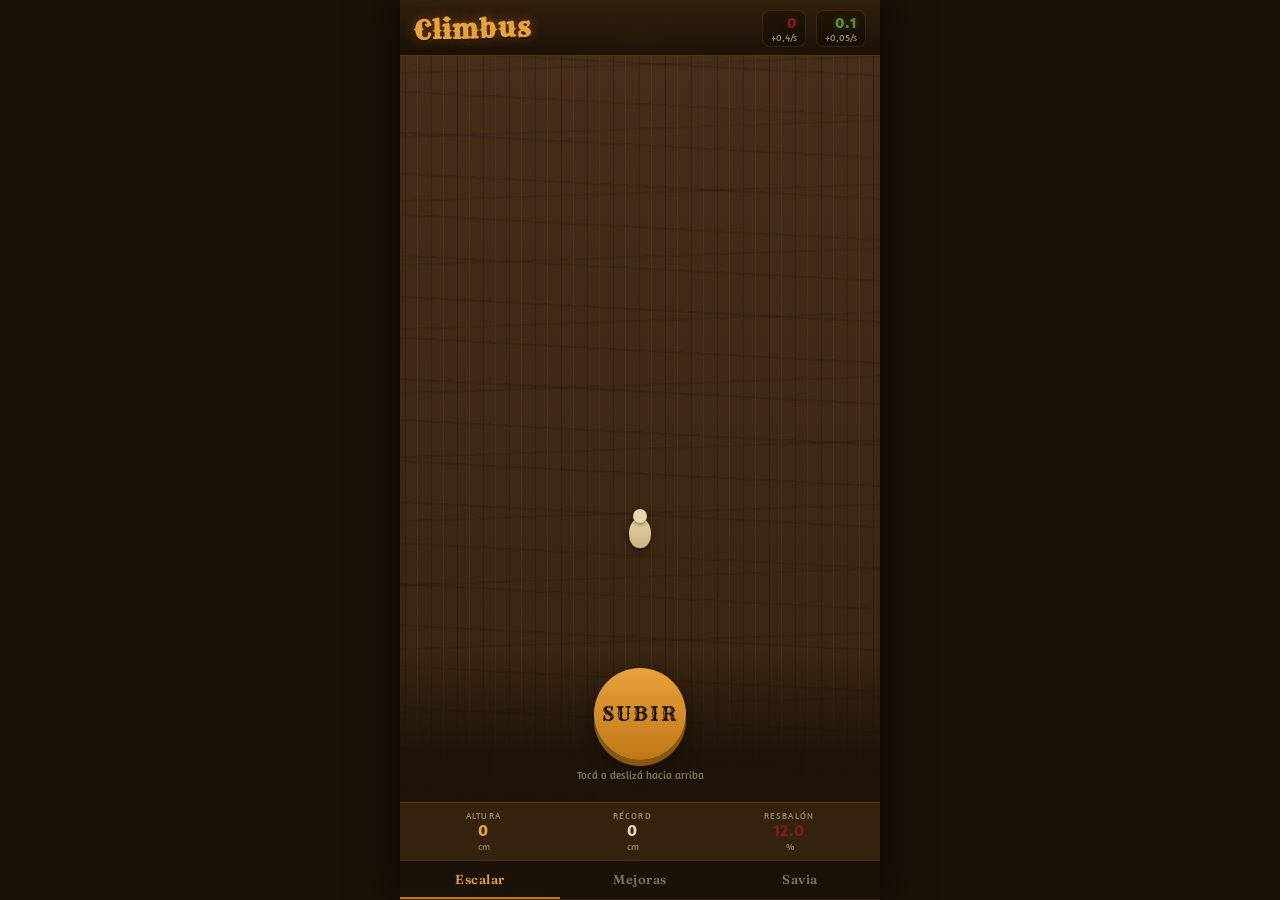
==== climbus.html @ c999742b "Add single-file climbus.html for easy mobile testing Same game as index.html/style.css/script.js, ju" ====
<!doctype html>
<html lang="es">
<head>
<meta charset="UTF-8" />
<meta name="viewport" content="width=device-width, initial-scale=1, maximum-scale=1, user-scalable=no, viewport-fit=cover" />
<meta name="theme-color" content="#1a1108" />
<title>Climbus — Alpha 0.01</title>
<link rel="preconnect" href="https://fonts.googleapis.com">
<link rel="preconnect" href="https://fonts.gstatic.com" crossorigin>
<link href="https://fonts.googleapis.com/css2?family=Rye&family=Fraunces:ital,opsz,wght@0,9..144,400;0,9..144,600;0,9..144,700;1,9..144,500&family=Amaranth:wght@400;700&display=swap" rel="stylesheet">
<style>
:root {
  --broza: #1a1108;
  --corteza: #4a2f1c;
  --corteza-dark: #35220f;
  --ambar: #c17817;
  --ambar-bright: #e8a13d;
  --hueso: #e8d5a8;
  --bermellon: #7a1f1f;
  --musgo: #5c8a3c;

  --font-logo: "Rye", serif;
  --font-display: "Fraunces", serif;
  --font-num: "Amaranth", sans-serif;

  color-scheme: dark;
}

* { box-sizing: border-box; }

html, body {
  margin: 0;
  padding: 0;
  height: 100%;
  background: var(--broza);
  color: var(--hueso);
  overflow: hidden;
  -webkit-tap-highlight-color: transparent;
  touch-action: manipulation;
}

body {
  font-family: var(--font-display);
}

.app {
  height: 100dvh;
  display: flex;
  flex-direction: column;
  max-width: 480px;
  margin: 0 auto;
  position: relative;
  background:
    radial-gradient(ellipse at 50% 0%, rgba(193,120,23,0.08), transparent 60%),
    var(--broza);
  border-left: 1px solid rgba(193,120,23,0.15);
  border-right: 1px solid rgba(193,120,23,0.15);
}

/* ---------- Topbar ---------- */

.topbar {
  flex: 0 0 auto;
  padding: 10px 14px 8px;
  display: flex;
  align-items: center;
  justify-content: space-between;
  gap: 10px;
  border-bottom: 1px solid rgba(193,120,23,0.25);
  background: linear-gradient(180deg, rgba(53,34,15,0.9), rgba(26,17,8,0.6));
  position: relative;
  z-index: 5;
}

.logo {
  font-family: var(--font-logo);
  font-size: 26px;
  letter-spacing: 1px;
  margin: 0;
  color: var(--ambar-bright);
  text-shadow: 0 0 12px rgba(193,120,23,0.5), 0 2px 0 rgba(0,0,0,0.6);
  transform: rotate(-1.5deg);
  flex: 0 0 auto;
}

.stats {
  display: flex;
  gap: 10px;
  font-family: var(--font-num);
}

.stat {
  display: flex;
  flex-direction: column;
  align-items: flex-end;
  line-height: 1.1;
  padding: 3px 8px;
  border-radius: 8px;
  background: rgba(0,0,0,0.25);
  border: 1px solid rgba(193,120,23,0.2);
}

.stat__icon {
  display: none;
}

.stat--ants .stat__value { color: var(--bermellon); text-shadow: 0 0 6px rgba(122,31,31,0.4); }
.stat--sap .stat__value { color: var(--musgo); text-shadow: 0 0 6px rgba(92,138,60,0.4); }

.stat__value {
  font-weight: 700;
  font-size: 16px;
}

.stat__rate {
  font-size: 10px;
  opacity: 0.6;
  font-weight: 400;
}

/* ---------- Stage ---------- */

.stage {
  position: relative;
  flex: 1 1 auto;
  overflow: hidden;
  background: var(--corteza);
}

.veins {
  position: absolute;
  inset: 0;
  width: 100%;
  height: 100%;
  z-index: 1;
  opacity: 0.9;
}

.veins path {
  fill: none;
  stroke: var(--ambar);
  stroke-width: 1.4;
  stroke-linecap: round;
  filter: drop-shadow(0 0 3px rgba(193,120,23,0.55));
  opacity: 0;
  animation: veinPulse 5s ease-in-out infinite;
}

@keyframes veinPulse {
  0%, 100% { opacity: 0.25; }
  50% { opacity: 0.7; }
}

.bark {
  position: absolute;
  inset: -20% -10%;
  z-index: 0;
  background-image:
    repeating-linear-gradient(90deg,
      rgba(0,0,0,0.18) 0px, rgba(0,0,0,0.18) 2px,
      transparent 2px, transparent 26px),
    repeating-linear-gradient(90deg,
      rgba(232,213,168,0.05) 0px, rgba(232,213,168,0.05) 1px,
      transparent 1px, transparent 13px),
    linear-gradient(180deg, var(--corteza) 0%, var(--corteza-dark) 100%);
  background-size: 100% 100%, 100% 100%, 100% 100%;
  will-change: transform;
}

.bark::before {
  content: "";
  position: absolute;
  inset: 0;
  background-image:
    repeating-linear-gradient(3deg, transparent 0 38px, rgba(0,0,0,0.12) 39px 41px),
    repeating-linear-gradient(-2deg, transparent 0 61px, rgba(0,0,0,0.1) 62px 64px);
  mix-blend-mode: multiply;
}

.wind {
  position: absolute;
  inset: 0;
  z-index: 2;
  pointer-events: none;
  background: linear-gradient(100deg, transparent 40%, rgba(232,213,168,0.05) 50%, transparent 60%);
  background-size: 300% 100%;
  animation: windSweep 9s linear infinite;
  opacity: 0.6;
}

@keyframes windSweep {
  0% { background-position: 200% 0; }
  100% { background-position: -100% 0; }
}

/* ---------- Ants ambient ---------- */

.ants-ambient {
  position: absolute;
  inset: 0;
  z-index: 3;
  pointer-events: none;
}

.ant-sprite {
  position: absolute;
  width: 5px;
  height: 5px;
  border-radius: 50%;
  background: var(--bermellon);
  box-shadow: -3px 0 0 var(--bermellon), 3px 0 0 var(--bermellon);
  opacity: 0.85;
  animation-timing-function: ease-in-out;
  animation-iteration-count: infinite;
}

/* ---------- Climber ---------- */

.climber {
  position: absolute;
  left: 50%;
  bottom: 34%;
  z-index: 4;
  transform: translateX(-50%);
  transition: bottom 0.18s ease-out;
}

.climber__body {
  width: 22px;
  height: 30px;
  background: linear-gradient(180deg, var(--hueso), #cbb37f);
  border-radius: 50% 50% 45% 45%;
  position: relative;
  box-shadow: 0 3px 8px rgba(0,0,0,0.5);
  animation: climberSway 2.6s ease-in-out infinite;
}

.climber__head {
  width: 14px;
  height: 14px;
  border-radius: 50%;
  background: var(--hueso);
  position: absolute;
  top: -9px;
  left: 4px;
  box-shadow: 0 2px 4px rgba(0,0,0,0.4);
}

@keyframes climberSway {
  0%, 100% { transform: rotate(-2deg); }
  50% { transform: rotate(2deg); }
}

.climber.climbing .climber__body { animation: climberBoost 0.35s ease-out; }
@keyframes climberBoost {
  0% { transform: translateY(0) scale(1); }
  40% { transform: translateY(-10px) scale(1.05); }
  100% { transform: translateY(0) scale(1); }
}

.climber.slipping .climber__body { animation: climberSlip 0.5s ease-in; }
@keyframes climberSlip {
  0% { transform: translateY(0) rotate(0); }
  30% { transform: translateY(6px) rotate(-12deg); }
  60% { transform: translateY(18px) rotate(10deg); }
  100% { transform: translateY(0) rotate(0); }
}

/* ---------- Feedback overlays ---------- */

.slip-flash {
  position: absolute;
  inset: 0;
  background: radial-gradient(ellipse at 50% 60%, rgba(122,31,31,0.55), transparent 70%);
  opacity: 0;
  z-index: 6;
  pointer-events: none;
}

.slip-flash.active {
  animation: slipFlashAnim 0.5s ease-out;
}

@keyframes slipFlashAnim {
  0% { opacity: 0.9; }
  100% { opacity: 0; }
}

.toast {
  position: absolute;
  top: 14px;
  left: 50%;
  transform: translateX(-50%) translateY(-10px);
  background: rgba(26,17,8,0.92);
  border: 1px solid var(--ambar);
  color: var(--hueso);
  padding: 6px 14px;
  border-radius: 999px;
  font-family: var(--font-num);
  font-size: 13px;
  font-weight: 700;
  opacity: 0;
  z-index: 10;
  pointer-events: none;
  white-space: nowrap;
}

.toast.show {
  animation: toastAnim 1.1s ease-out;
}

@keyframes toastAnim {
  0% { opacity: 0; transform: translateX(-50%) translateY(-10px); }
  15% { opacity: 1; transform: translateX(-50%) translateY(0); }
  80% { opacity: 1; transform: translateX(-50%) translateY(0); }
  100% { opacity: 0; transform: translateX(-50%) translateY(-6px); }
}

.stage.shake {
  animation: stageShake 0.45s ease-in-out;
}

@keyframes stageShake {
  0%, 100% { transform: translateX(0); }
  20% { transform: translateX(-6px); }
  40% { transform: translateX(5px); }
  60% { transform: translateX(-4px); }
  80% { transform: translateX(3px); }
}

/* ---------- Climb zone ---------- */

.climb-zone {
  position: absolute;
  left: 0;
  right: 0;
  bottom: 0;
  z-index: 7;
  display: flex;
  flex-direction: column;
  align-items: center;
  padding: 16px 16px 20px;
  background: linear-gradient(0deg, rgba(26,17,8,0.85) 30%, transparent);
}

.climb-btn {
  font-family: var(--font-logo);
  letter-spacing: 2px;
  font-size: 20px;
  color: var(--broza);
  background: linear-gradient(180deg, var(--ambar-bright), var(--ambar));
  border: none;
  border-radius: 50%;
  width: 92px;
  height: 92px;
  box-shadow: 0 6px 0 #8a570f, 0 8px 16px rgba(0,0,0,0.5);
  cursor: pointer;
  user-select: none;
  transition: transform 0.08s ease, box-shadow 0.08s ease;
}

.climb-btn:active {
  transform: translateY(5px);
  box-shadow: 0 1px 0 #8a570f, 0 3px 8px rgba(0,0,0,0.5);
}

.climb-hint {
  margin: 8px 0 0;
  font-size: 11px;
  color: var(--hueso);
  opacity: 0.5;
  font-family: var(--font-num);
}

/* ---------- Height HUD ---------- */

.height-hud {
  flex: 0 0 auto;
  display: flex;
  justify-content: space-around;
  padding: 8px 10px;
  background: var(--corteza-dark);
  border-top: 1px solid rgba(193,120,23,0.3);
  border-bottom: 1px solid rgba(193,120,23,0.15);
  font-family: var(--font-num);
  z-index: 5;
  position: relative;
}

.height-current, .height-record, .slip-chance {
  display: flex;
  flex-direction: column;
  align-items: center;
  line-height: 1.15;
}

.height-label {
  font-size: 9px;
  text-transform: uppercase;
  letter-spacing: 1.2px;
  opacity: 0.55;
}

.height-num {
  font-size: 17px;
  font-weight: 700;
  color: var(--hueso);
}

.height-current .height-num { color: var(--ambar-bright); }
.slip-chance .height-num { color: var(--bermellon); }

.height-unit {
  font-size: 10px;
  opacity: 0.5;
  margin-left: 2px;
}

/* ---------- Tabs ---------- */

.tabs {
  flex: 0 0 auto;
  display: flex;
  background: var(--broza);
  border-bottom: 1px solid rgba(193,120,23,0.2);
  z-index: 5;
}

.tab {
  flex: 1;
  padding: 10px 0;
  background: none;
  border: none;
  color: var(--hueso);
  opacity: 0.5;
  font-family: var(--font-display);
  font-size: 13px;
  font-weight: 600;
  letter-spacing: 0.5px;
  cursor: pointer;
  border-bottom: 2px solid transparent;
}

.tab.active {
  opacity: 1;
  color: var(--ambar-bright);
  border-bottom-color: var(--ambar);
}

/* ---------- Panels ---------- */

.panel {
  flex: 1 1 auto;
  overflow-y: auto;
  padding: 14px;
  background: var(--broza);
  -webkit-overflow-scrolling: touch;
}

.panel__title {
  font-family: var(--font-display);
  font-size: 16px;
  margin: 0 0 12px;
  color: var(--hueso);
  display: flex;
  align-items: baseline;
  gap: 8px;
}

.panel__sub {
  font-size: 11px;
  opacity: 0.45;
  font-weight: 400;
  font-style: italic;
}

.sap-desc {
  font-size: 12px;
  opacity: 0.6;
  margin: -6px 0 14px;
  line-height: 1.5;
}

/* Upgrade cards */

.upgrade-list, .sap-list {
  display: flex;
  flex-direction: column;
  gap: 10px;
}

.upgrade-card {
  border: 1px solid rgba(193,120,23,0.25);
  background: linear-gradient(160deg, rgba(74,47,28,0.5), rgba(26,17,8,0.5));
  border-radius: 10px;
  padding: 10px 12px;
  display: flex;
  flex-direction: column;
  gap: 6px;
}

.upgrade-card.locked {
  opacity: 0.45;
  filter: grayscale(0.4);
}

.upgrade-card__head {
  display: flex;
  justify-content: space-between;
  align-items: baseline;
}

.upgrade-card__name {
  font-weight: 600;
  font-size: 14px;
  color: var(--hueso);
}

.upgrade-card__level {
  font-family: var(--font-num);
  font-size: 11px;
  color: var(--ambar);
  opacity: 0.8;
}

.upgrade-card__desc {
  font-size: 11.5px;
  opacity: 0.65;
  line-height: 1.4;
}

.upgrade-card__row {
  display: flex;
  justify-content: space-between;
  align-items: center;
  margin-top: 2px;
}

.upgrade-card__effect {
  font-family: var(--font-num);
  font-size: 11px;
  color: var(--musgo);
}

.buy-btn {
  font-family: var(--font-num);
  font-weight: 700;
  font-size: 13px;
  color: var(--broza);
  background: var(--ambar-bright);
  border: none;
  border-radius: 6px;
  padding: 6px 12px;
  cursor: pointer;
}

.buy-btn:disabled {
  background: #4a3a24;
  color: rgba(232,213,168,0.4);
  cursor: not-allowed;
}

/* Sap thresholds */

.sap-card {
  border: 1px solid rgba(92,138,60,0.3);
  background: linear-gradient(160deg, rgba(92,138,60,0.08), rgba(26,17,8,0.5));
  border-radius: 10px;
  padding: 10px 12px;
}

.sap-card.locked {
  border-color: rgba(193,120,23,0.15);
  background: rgba(26,17,8,0.4);
}

.sap-card__head {
  display: flex;
  justify-content: space-between;
  align-items: baseline;
  margin-bottom: 4px;
}

.sap-card__name {
  font-weight: 600;
  font-size: 14px;
}

.sap-card.unlocked .sap-card__name { color: var(--musgo); }
.sap-card.locked .sap-card__name { color: var(--hueso); opacity: 0.6; }

.sap-card__threshold {
  font-family: var(--font-num);
  font-size: 11px;
  opacity: 0.6;
}

.sap-card__desc {
  font-size: 11.5px;
  opacity: 0.65;
  line-height: 1.4;
  margin-bottom: 6px;
}

.sap-card__bar {
  height: 6px;
  border-radius: 4px;
  background: rgba(0,0,0,0.35);
  overflow: hidden;
}

.sap-card__bar-fill {
  height: 100%;
  background: linear-gradient(90deg, var(--musgo), var(--ambar));
  border-radius: 4px;
  transition: width 0.3s ease;
}

.sap-card__status {
  font-family: var(--font-num);
  font-size: 10px;
  color: var(--musgo);
  margin-top: 4px;
  opacity: 0.85;
}

@media (min-width: 500px) {
  .app { border-left: none; border-right: none; box-shadow: 0 0 40px rgba(0,0,0,0.6); }
}

</style>
</head>
<body>
<div class="app">

  <header class="topbar">
    <h1 class="logo">Climbus</h1>
    <div class="stats">
      <div class="stat stat--ants" title="Hormigas">
        <span class="stat__icon" aria-hidden="true">
          <svg viewBox="0 0 24 24" width="16" height="16"><circle cx="6" cy="12" r="2.4"/><circle cx="12" cy="10" r="3"/><circle cx="18.5" cy="12.5" r="2.6"/><path d="M8 11 L10 10 M14.5 9.5 L16.5 11.5 M12 13 L12 17 M9 15 L15 15" stroke-width="1" stroke="currentColor" fill="none"/></svg>
        </span>
        <span class="stat__value" id="antsValue">0</span>
        <span class="stat__rate" id="antsRate">+0.0/s</span>
      </div>
      <div class="stat stat--sap" title="Savia acumulada">
        <span class="stat__icon" aria-hidden="true">
          <svg viewBox="0 0 24 24" width="16" height="16"><path d="M12 2 C12 2 6 11 6 15.5 A6 6 0 0 0 18 15.5 C18 11 12 2 12 2 Z"/></svg>
        </span>
        <span class="stat__value" id="sapValue">0.0</span>
        <span class="stat__rate" id="sapRate">+0.00/s</span>
      </div>
    </div>
  </header>

  <main class="stage" id="stage">
    <svg class="veins" id="veinsSvg" viewBox="0 0 400 700" preserveAspectRatio="none" aria-hidden="true">
      <g id="veinsGroup"></g>
    </svg>

    <div class="bark" id="barkLayer"></div>

    <div class="ants-ambient" id="antsAmbient"></div>

    <div class="wind" aria-hidden="true"></div>

    <div class="climber" id="climber">
      <div class="climber__body">
        <div class="climber__head"></div>
      </div>
    </div>

    <div class="slip-flash" id="slipFlash"></div>
    <div class="toast" id="toast"></div>

    <div class="climb-zone" id="climbZone">
      <button class="climb-btn" id="climbBtn" type="button" aria-label="Subir">
        <span>SUBIR</span>
      </button>
      <p class="climb-hint">Tocá o deslizá hacia arriba</p>
    </div>
  </main>

  <div class="height-hud">
    <div class="height-current">
      <span class="height-label">altura</span>
      <span class="height-num" id="heightValue">0</span><span class="height-unit">cm</span>
    </div>
    <div class="height-record">
      <span class="height-label">récord</span>
      <span class="height-num" id="heightRecordValue">0</span><span class="height-unit">cm</span>
    </div>
    <div class="slip-chance">
      <span class="height-label">resbalón</span>
      <span class="height-num" id="slipChanceValue">0</span><span class="height-unit">%</span>
    </div>
  </div>

  <nav class="tabs" id="tabs">
    <button class="tab active" data-tab="escalar">Escalar</button>
    <button class="tab" data-tab="mejoras">Mejoras</button>
    <button class="tab" data-tab="savia">Savia</button>
  </nav>

  <section class="panel" id="panel-mejoras" hidden>
    <h2 class="panel__title">Mejoras <span class="panel__sub">pagadas con hormigas</span></h2>
    <div class="upgrade-list" id="upgradeList"></div>
  </section>

  <section class="panel" id="panel-savia" hidden>
    <h2 class="panel__title">Savia <span class="panel__sub">progreso permanente</span></h2>
    <p class="sap-desc">La savia fluye sola, sin importar lo que hagas. Nunca se gasta — solo desbloquea capacidades nuevas para siempre.</p>
    <div class="sap-list" id="sapList"></div>
  </section>

</div>
<script>
(() => {
  "use strict";

  const SAVE_KEY = "climbus_save_v1";
  const TICK_MS = 200;

  const UPGRADE_DEFS = {
    colonia: {
      name: "Colonia",
      desc: "Nuevas hormigas se suman al hormiguero. Aumenta la generación pasiva.",
      baseCost: 10,
      costMult: 1.15,
      effectLabel: (lvl) => `+${(lvl * 0.4).toFixed(1)} hormigas/s`,
      locked: () => false,
    },
    nudo: {
      name: "Nudo reforzado",
      desc: "Refuerza los apoyos en la corteza. Reduce la chance de resbalar.",
      baseCost: 15,
      costMult: 1.22,
      effectLabel: (lvl) => `-${(lvl * 0.9).toFixed(1)}% resbalón`,
      locked: () => false,
    },
    impulso: {
      name: "Impulso de zancada",
      desc: "Cada paso avanza más corteza. Aumenta la altura ganada por toque.",
      baseCost: 40,
      costMult: 1.18,
      effectLabel: (lvl) => `+${(lvl * 0.5).toFixed(1)} cm/toque`,
      locked: (state) => !state.sapUnlocks.impulso,
    },
    enjambre: {
      name: "Enjambre",
      desc: "El hormiguero se multiplica. Multiplica toda la generación de hormigas.",
      baseCost: 500,
      costMult: 1.25,
      effectLabel: (lvl) => `x${Math.pow(1.12, lvl).toFixed(2)} hormigas/s`,
      locked: (state) => !state.sapUnlocks.enjambre,
    },
  };

  const SAP_THRESHOLDS = [
    {
      id: "impulso",
      threshold: 10,
      name: "Impulso de zancada",
      desc: "Desbloquea la mejora Impulso de zancada: cada toque exitoso avanza más altura.",
    },
    {
      id: "percepcion",
      threshold: 50,
      name: "Percepción del viento",
      desc: "Aprendés a leer el viento antes de moverte. Reduce permanentemente la chance base de resbalón en 2%.",
    },
    {
      id: "enjambre",
      threshold: 150,
      name: "Enjambre",
      desc: "Desbloquea la mejora Enjambre: multiplica toda tu generación de hormigas.",
    },
    {
      id: "agarre",
      threshold: 400,
      name: "Agarre de savia",
      desc: "La savia impregna tus manos. Cada 8vo toque es siempre seguro, sin importar el riesgo.",
    },
  ];

  function defaultState() {
    return {
      version: 1,
      ants: 0,
      sap: 0,
      height: 0,
      heightRecord: 0,
      tapCount: 0,
      upgrades: { colonia: 0, nudo: 0, impulso: 0, enjambre: 0 },
      sapUnlocks: { impulso: false, percepcion: false, enjambre: false, agarre: false },
    };
  }

  function loadState() {
    try {
      const raw = localStorage.getItem(SAVE_KEY);
      if (!raw) return defaultState();
      const parsed = JSON.parse(raw);
      const base = defaultState();
      return {
        ...base,
        ...parsed,
        upgrades: { ...base.upgrades, ...(parsed.upgrades || {}) },
        sapUnlocks: { ...base.sapUnlocks, ...(parsed.sapUnlocks || {}) },
      };
    } catch (e) {
      return defaultState();
    }
  }

  let state = loadState();

  function saveState() {
    localStorage.setItem(SAVE_KEY, JSON.stringify(state));
  }

  // ---------- Derived values ----------

  function antsPerSecond() {
    const base = 0.4 + state.upgrades.colonia * 0.4;
    const mult = Math.pow(1.12, state.upgrades.enjambre);
    return base * mult;
  }

  function sapPerSecond() {
    return 0.05 + Math.floor(state.heightRecord / 100) * 0.01;
  }

  function climbPower() {
    return 1 + state.upgrades.impulso * 0.5;
  }

  function slipChance() {
    let chance = 12 - state.upgrades.nudo * 0.9;
    if (state.sapUnlocks.percepcion) chance -= 2;
    return Math.max(3, chance);
  }

  function upgradeCost(id) {
    const def = UPGRADE_DEFS[id];
    const lvl = state.upgrades[id];
    return Math.ceil(def.baseCost * Math.pow(def.costMult, lvl));
  }

  // ---------- DOM refs ----------

  const $ = (id) => document.getElementById(id);
  const antsValue = $("antsValue");
  const antsRate = $("antsRate");
  const sapValue = $("sapValue");
  const sapRate = $("sapRate");
  const heightValue = $("heightValue");
  const heightRecordValue = $("heightRecordValue");
  const slipChanceValue = $("slipChanceValue");
  const climbBtn = $("climbBtn");
  const climbZone = $("climbZone");
  const climber = $("climber");
  const stage = $("stage");
  const barkLayer = $("barkLayer");
  const slipFlash = $("slipFlash");
  const toast = $("toast");
  const upgradeList = $("upgradeList");
  const sapList = $("sapList");
  const veinsGroup = $("veinsGroup");
  const antsAmbient = $("antsAmbient");
  const tabs = $("tabs");
  const panelMejoras = $("panel-mejoras");
  const panelSavia = $("panel-savia");

  function fmt(n, decimals = 0) {
    if (n >= 1000000) return (n / 1000000).toFixed(2) + "M";
    if (n >= 10000) return (n / 1000).toFixed(1) + "k";
    return n.toFixed(decimals);
  }

  // ---------- Ambient background: sap veins ----------

  const VEIN_PATHS = [
    "M 40 700 C 60 600 20 520 50 440 C 80 360 30 300 60 220 C 90 140 50 80 70 0",
    "M 200 700 C 220 640 180 560 210 480 C 240 400 190 340 220 260 C 250 180 210 100 230 0",
    "M 340 700 C 320 620 360 540 330 460 C 300 380 350 320 320 240 C 290 160 330 90 310 0",
    "M 120 700 C 140 660 100 600 130 540 C 160 480 110 420 140 360",
    "M 280 700 C 260 650 300 590 270 530 C 240 470 280 410 250 350",
  ];

  function buildVeins() {
    veinsGroup.innerHTML = "";
    const unlockedCount = Object.values(state.sapUnlocks).filter(Boolean).length;
    const visibleCount = Math.min(VEIN_PATHS.length, 2 + unlockedCount);
    for (let i = 0; i < visibleCount; i++) {
      const path = document.createElementNS("http://www.w3.org/2000/svg", "path");
      path.setAttribute("d", VEIN_PATHS[i]);
      path.style.animationDelay = `${i * 0.7}s`;
      veinsGroup.appendChild(path);
    }
  }

  // ---------- Ambient ants ----------

  function spawnAmbientAnts() {
    antsAmbient.innerHTML = "";
    const count = 5;
    for (let i = 0; i < count; i++) {
      const el = document.createElement("div");
      el.className = "ant-sprite";
      const top = 10 + Math.random() * 75;
      const duration = 6 + Math.random() * 6;
      const delay = Math.random() * 5;
      el.style.top = top + "%";
      el.style.left = "-10px";
      el.style.animationName = Math.random() > 0.5 ? "antWalkRight" : "antWalkLeft";
      el.style.animationDuration = duration + "s";
      el.style.animationDelay = delay + "s";
      antsAmbient.appendChild(el);
    }
  }

  const styleSheet = document.createElement("style");
  styleSheet.textContent = `
    @keyframes antWalkRight {
      0% { transform: translateX(0); opacity: 0; }
      5% { opacity: 0.85; }
      95% { opacity: 0.85; }
      100% { transform: translateX(105vw); opacity: 0; }
    }
    @keyframes antWalkLeft {
      0% { transform: translateX(105vw); opacity: 0; }
      5% { opacity: 0.85; }
      95% { opacity: 0.85; }
      100% { transform: translateX(0); opacity: 0; }
    }
  `;
  document.head.appendChild(styleSheet);

  // ---------- Bark parallax ----------

  function updateBarkPosition() {
    const offset = (state.height * 2.2) % 400;
    barkLayer.style.transform = `translateY(${offset}px)`;
  }

  // ---------- Toast / feedback ----------

  let toastTimer = null;
  function showToast(msg, kind) {
    toast.textContent = msg;
    toast.style.borderColor = kind === "slip" ? "var(--bermellon)" : "var(--ambar)";
    toast.classList.remove("show");
    void toast.offsetWidth;
    toast.classList.add("show");
  }

  function flashSlip() {
    slipFlash.classList.remove("active");
    void slipFlash.offsetWidth;
    slipFlash.classList.add("active");
    stage.classList.remove("shake");
    void stage.offsetWidth;
    stage.classList.add("shake");
  }

  // ---------- Climb action ----------

  function doClimb() {
    state.tapCount++;

    let isSafe = false;
    if (state.sapUnlocks.agarre && state.tapCount % 8 === 0) {
      isSafe = true;
    }

    const roll = Math.random() * 100;
    const slip = !isSafe && roll < slipChance();

    if (slip) {
      const loss = Math.max(2, state.height * (0.08 + Math.random() * 0.07));
      state.height = Math.max(0, state.height - loss);
      climber.classList.remove("climbing");
      climber.classList.add("slipping");
      setTimeout(() => climber.classList.remove("slipping"), 500);
      flashSlip();
      showToast(`¡Resbalón! -${loss.toFixed(0)} cm`, "slip");
    } else {
      state.height += climbPower();
      if (state.height > state.heightRecord) state.heightRecord = state.height;
      climber.classList.remove("slipping");
      climber.classList.add("climbing");
      setTimeout(() => climber.classList.remove("climbing"), 350);
    }

    updateBarkPosition();
    renderStats();
    saveState();
  }

  climbBtn.addEventListener("click", (e) => {
    e.preventDefault();
    doClimb();
  });

  let touchStartY = null;
  climbZone.addEventListener(
    "touchstart",
    (e) => {
      touchStartY = e.touches[0].clientY;
    },
    { passive: true }
  );
  climbZone.addEventListener(
    "touchend",
    (e) => {
      if (touchStartY === null) return;
      const dy = touchStartY - e.changedTouches[0].clientY;
      touchStartY = null;
      if (dy > 40) doClimb();
    },
    { passive: true }
  );

  // ---------- Rendering ----------

  function renderStats() {
    antsValue.textContent = fmt(Math.floor(state.ants));
    antsRate.textContent = `+${antsPerSecond().toFixed(1)}/s`;
    sapValue.textContent = fmt(state.sap, 1);
    sapRate.textContent = `+${sapPerSecond().toFixed(2)}/s`;
    heightValue.textContent = fmt(Math.floor(state.height));
    heightRecordValue.textContent = fmt(Math.floor(state.heightRecord));
    slipChanceValue.textContent = slipChance().toFixed(1);
  }

  function renderUpgrades() {
    upgradeList.innerHTML = "";
    Object.keys(UPGRADE_DEFS).forEach((id) => {
      const def = UPGRADE_DEFS[id];
      const locked = def.locked(state);
      const lvl = state.upgrades[id];
      const cost = upgradeCost(id);

      const card = document.createElement("div");
      card.className = "upgrade-card" + (locked ? " locked" : "");

      if (locked) {
        card.innerHTML = `
          <div class="upgrade-card__head">
            <span class="upgrade-card__name">🔒 ${def.name}</span>
          </div>
          <div class="upgrade-card__desc">Se desbloquea acumulando savia.</div>
        `;
      } else {
        card.innerHTML = `
          <div class="upgrade-card__head">
            <span class="upgrade-card__name">${def.name}</span>
            <span class="upgrade-card__level">nivel ${lvl}</span>
          </div>
          <div class="upgrade-card__desc">${def.desc}</div>
          <div class="upgrade-card__row">
            <span class="upgrade-card__effect">${def.effectLabel(lvl)}</span>
            <button class="buy-btn" data-upgrade="${id}" ${state.ants < cost ? "disabled" : ""}>
              ${cost} 🐜
            </button>
          </div>
        `;
      }
      upgradeList.appendChild(card);
    });

    upgradeList.querySelectorAll(".buy-btn").forEach((btn) => {
      btn.addEventListener("click", () => {
        const id = btn.getAttribute("data-upgrade");
        buyUpgrade(id);
      });
    });
  }

  function buyUpgrade(id) {
    const cost = upgradeCost(id);
    if (state.ants < cost) return;
    state.ants -= cost;
    state.upgrades[id]++;
    renderStats();
    renderUpgrades();
    saveState();
  }

  function renderSap() {
    sapList.innerHTML = "";
    SAP_THRESHOLDS.forEach((t) => {
      const unlocked = state.sapUnlocks[t.id];
      const progress = Math.min(100, (state.sap / t.threshold) * 100);

      const card = document.createElement("div");
      card.className = "sap-card" + (unlocked ? " unlocked" : " locked");
      card.innerHTML = `
        <div class="sap-card__head">
          <span class="sap-card__name">${unlocked ? "✓" : "🔒"} ${t.name}</span>
          <span class="sap-card__threshold">${t.threshold} savia</span>
        </div>
        <div class="sap-card__desc">${t.desc}</div>
        ${
          unlocked
            ? `<div class="sap-card__status">Desbloqueado permanentemente</div>`
            : `<div class="sap-card__bar"><div class="sap-card__bar-fill" style="width:${progress}%"></div></div>`
        }
      `;
      sapList.appendChild(card);
    });
  }

  function checkSapUnlocks() {
    let changed = false;
    SAP_THRESHOLDS.forEach((t) => {
      if (!state.sapUnlocks[t.id] && state.sap >= t.threshold) {
        state.sapUnlocks[t.id] = true;
        changed = true;
        showToast(`🌿 Savia desbloquea: ${t.name}`, "sap");
        buildVeins();
      }
    });
    if (changed) {
      renderUpgrades();
      renderSap();
      saveState();
    }
  }

  // ---------- Tabs ----------

  tabs.addEventListener("click", (e) => {
    const btn = e.target.closest(".tab");
    if (!btn) return;
    const tabName = btn.getAttribute("data-tab");

    tabs.querySelectorAll(".tab").forEach((t) => t.classList.remove("active"));
    btn.classList.add("active");

    panelMejoras.hidden = tabName !== "mejoras";
    panelSavia.hidden = tabName !== "savia";
    climbZone.style.display = tabName === "escalar" ? "flex" : "none";

    if (tabName === "mejoras") renderUpgrades();
    if (tabName === "savia") renderSap();
  });

  // ---------- Game loop ----------

  let lastTick = performance.now();

  function tick() {
    const now = performance.now();
    const dt = (now - lastTick) / 1000;
    lastTick = now;

    state.ants += antsPerSecond() * dt;
    state.sap += sapPerSecond() * dt;

    checkSapUnlocks();
    renderStats();
  }

  setInterval(tick, TICK_MS);

  window.addEventListener("beforeunload", saveState);
  document.addEventListener("visibilitychange", () => {
    if (document.hidden) saveState();
  });
  setInterval(saveState, 5000);

  // ---------- Init ----------

  buildVeins();
  spawnAmbientAnts();
  updateBarkPosition();
  renderStats();
  renderUpgrades();
  renderSap();
})();

</script>
</body>
</html>
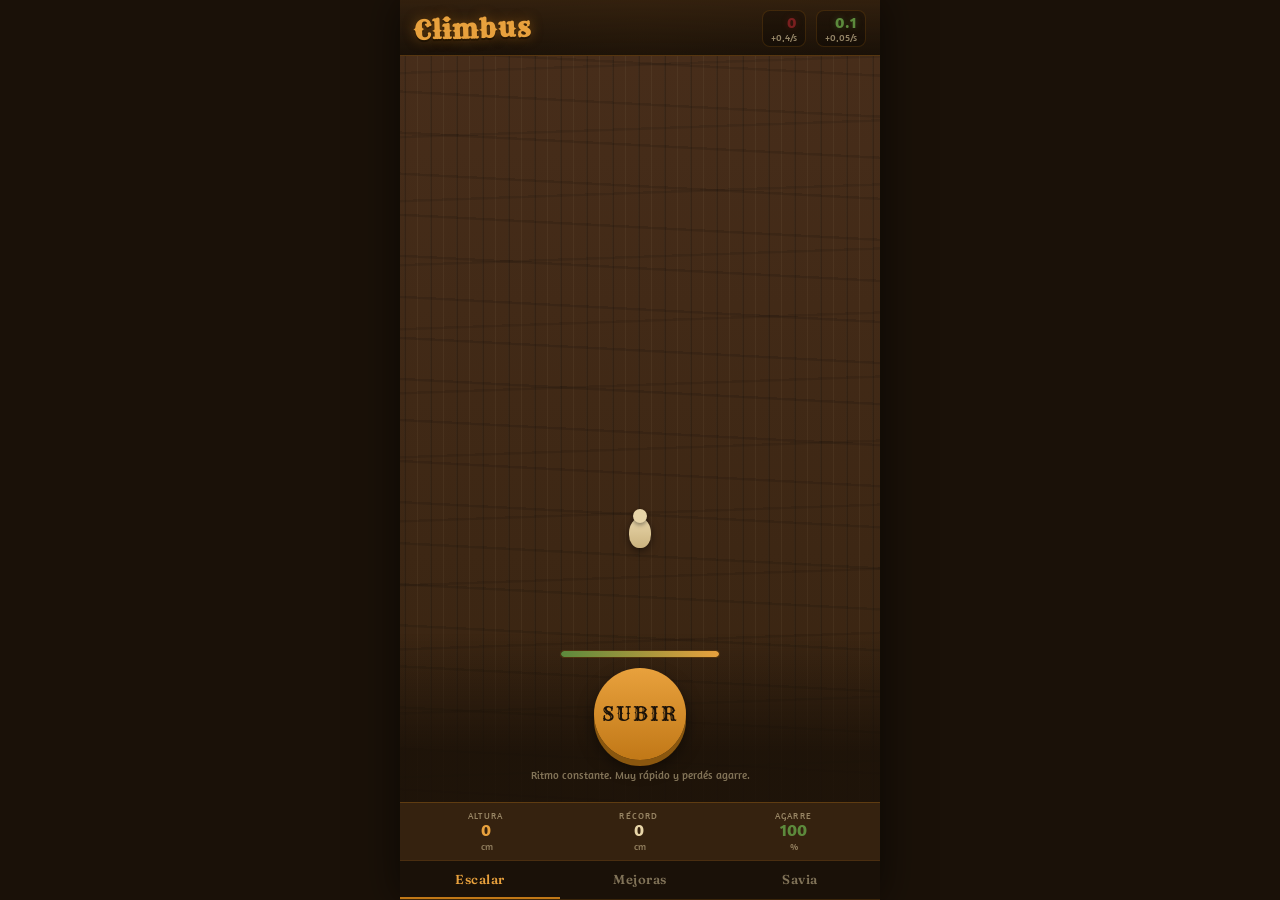
==== commit 345b7204: "Replace random slip chance with rhythm-based grip meter Slips no longer happen from a luck roll. Ins" ====
--- a/climbus.html
+++ b/climbus.html
@@ -343,6 +343,28 @@
   background: linear-gradient(0deg, rgba(26,17,8,0.85) 30%, transparent);
 }
 
+.grip-meter {
+  width: 160px;
+  height: 8px;
+  border-radius: 5px;
+  background: rgba(0,0,0,0.4);
+  border: 1px solid rgba(193,120,23,0.3);
+  overflow: hidden;
+  margin-bottom: 10px;
+}
+
+.grip-meter__fill {
+  height: 100%;
+  width: 100%;
+  background: linear-gradient(90deg, var(--musgo), var(--ambar-bright));
+  border-radius: 5px;
+  transition: width 0.15s ease, background 0.3s ease;
+}
+
+.grip-meter__fill.low {
+  background: linear-gradient(90deg, var(--bermellon), var(--ambar));
+}
+
 .climb-btn {
   font-family: var(--font-logo);
   letter-spacing: 2px;
@@ -387,7 +409,7 @@
   position: relative;
 }
 
-.height-current, .height-record, .slip-chance {
+.height-current, .height-record, .grip-stat {
   display: flex;
   flex-direction: column;
   align-items: center;
@@ -408,7 +430,8 @@
 }
 
 .height-current .height-num { color: var(--ambar-bright); }
-.slip-chance .height-num { color: var(--bermellon); }
+.grip-stat .height-num { color: var(--musgo); transition: color 0.3s ease; }
+.grip-stat .height-num.low { color: var(--bermellon); }
 
 .height-unit {
   font-size: 10px;
@@ -674,10 +697,13 @@
     <div class="toast" id="toast"></div>
 
     <div class="climb-zone" id="climbZone">
+      <div class="grip-meter">
+        <div class="grip-meter__fill" id="gripFill"></div>
+      </div>
       <button class="climb-btn" id="climbBtn" type="button" aria-label="Subir">
         <span>SUBIR</span>
       </button>
-      <p class="climb-hint">Tocá o deslizá hacia arriba</p>
+      <p class="climb-hint">Ritmo constante. Muy rápido y perdés agarre.</p>
     </div>
   </main>
 
@@ -690,9 +716,9 @@
       <span class="height-label">récord</span>
       <span class="height-num" id="heightRecordValue">0</span><span class="height-unit">cm</span>
     </div>
-    <div class="slip-chance">
-      <span class="height-label">resbalón</span>
-      <span class="height-num" id="slipChanceValue">0</span><span class="height-unit">%</span>
+    <div class="grip-stat">
+      <span class="height-label">agarre</span>
+      <span class="height-num" id="gripHudValue">100</span><span class="height-unit">%</span>
     </div>
   </div>
 
@@ -732,10 +758,10 @@
     },
     nudo: {
       name: "Nudo reforzado",
-      desc: "Refuerza los apoyos en la corteza. Reduce la chance de resbalar.",
+      desc: "Refuerza los apoyos en la corteza. Tus manos aguantan más el apuro sin perder agarre.",
       baseCost: 15,
       costMult: 1.22,
-      effectLabel: (lvl) => `-${(lvl * 0.9).toFixed(1)}% resbalón`,
+      effectLabel: (lvl) => `-${Math.min(24, lvl * 3)} desgaste por toque rápido`,
       locked: () => false,
     },
     impulso: {
@@ -767,7 +793,7 @@
       id: "percepcion",
       threshold: 50,
       name: "Percepción del viento",
-      desc: "Aprendés a leer el viento antes de moverte. Reduce permanentemente la chance base de resbalón en 2%.",
+      desc: "Aprendés a leer el viento antes de moverte. Permite tocar más rápido sin perder agarre.",
     },
     {
       id: "enjambre",
@@ -779,7 +805,7 @@
       id: "agarre",
       threshold: 400,
       name: "Agarre de savia",
-      desc: "La savia impregna tus manos. Cada 8vo toque es siempre seguro, sin importar el riesgo.",
+      desc: "La savia impregna tus manos. Cada 8vo toque restaura tu agarre por completo.",
     },
   ];
 
@@ -791,6 +817,8 @@
       height: 0,
       heightRecord: 0,
       tapCount: 0,
+      grip: 100,
+      lastTapTime: null,
       upgrades: { colonia: 0, nudo: 0, impulso: 0, enjambre: 0 },
       sapUnlocks: { impulso: false, percepcion: false, enjambre: false, agarre: false },
     };
@@ -835,10 +863,20 @@
     return 1 + state.upgrades.impulso * 0.5;
   }
 
-  function slipChance() {
-    let chance = 12 - state.upgrades.nudo * 0.9;
-    if (state.sapUnlocks.percepcion) chance -= 2;
-    return Math.max(3, chance);
+  // Grip system: tapping faster than the safe interval drains grip.
+  // Grip hits 0 -> slip. No randomness involved, purely rhythm-based.
+  const BASE_SAFE_INTERVAL_MS = 380;
+  const MIN_SAFE_INTERVAL_MS = 160;
+  const PASSIVE_REGEN_PER_SEC = 8;
+
+  function safeIntervalMs() {
+    let interval = BASE_SAFE_INTERVAL_MS;
+    if (state.sapUnlocks.percepcion) interval -= 80;
+    return Math.max(MIN_SAFE_INTERVAL_MS, interval);
+  }
+
+  function drainPerFastestTap() {
+    return Math.max(10, 34 - state.upgrades.nudo * 3);
   }
 
   function upgradeCost(id) {
@@ -856,7 +894,8 @@
   const sapRate = $("sapRate");
   const heightValue = $("heightValue");
   const heightRecordValue = $("heightRecordValue");
-  const slipChanceValue = $("slipChanceValue");
+  const gripHudValue = $("gripHudValue");
+  const gripFill = $("gripFill");
   const climbBtn = $("climbBtn");
   const climbZone = $("climbZone");
   const climber = $("climber");
@@ -969,22 +1008,33 @@
   function doClimb() {
     state.tapCount++;
 
-    let isSafe = false;
-    if (state.sapUnlocks.agarre && state.tapCount % 8 === 0) {
-      isSafe = true;
+    const now = Date.now();
+    const interval = state.lastTapTime === null ? Infinity : now - state.lastTapTime;
+    state.lastTapTime = now;
+
+    const forcedSafe = state.sapUnlocks.agarre && state.tapCount % 8 === 0;
+    const safeInterval = safeIntervalMs();
+
+    if (forcedSafe) {
+      state.grip = 100;
+    } else if (interval >= safeInterval) {
+      state.grip = Math.min(100, state.grip + 18);
+    } else {
+      const speedRatio = 1 - interval / safeInterval; // 0 = paced, 1 = instant retap
+      state.grip = Math.max(0, state.grip - drainPerFastestTap() * speedRatio);
     }
 
-    const roll = Math.random() * 100;
-    const slip = !isSafe && roll < slipChance();
+    const slip = !forcedSafe && state.grip <= 0;
 
     if (slip) {
       const loss = Math.max(2, state.height * (0.08 + Math.random() * 0.07));
       state.height = Math.max(0, state.height - loss);
+      state.grip = 30;
       climber.classList.remove("climbing");
       climber.classList.add("slipping");
       setTimeout(() => climber.classList.remove("slipping"), 500);
       flashSlip();
-      showToast(`¡Resbalón! -${loss.toFixed(0)} cm`, "slip");
+      showToast(`¡Resbalón! Fuiste muy rápido -${loss.toFixed(0)} cm`, "slip");
     } else {
       state.height += climbPower();
       if (state.height > state.heightRecord) state.heightRecord = state.height;
@@ -1031,7 +1081,13 @@
     sapRate.textContent = `+${sapPerSecond().toFixed(2)}/s`;
     heightValue.textContent = fmt(Math.floor(state.height));
     heightRecordValue.textContent = fmt(Math.floor(state.heightRecord));
-    slipChanceValue.textContent = slipChance().toFixed(1);
+
+    const gripPct = Math.round(state.grip);
+    gripHudValue.textContent = gripPct;
+    gripFill.style.width = gripPct + "%";
+    const low = gripPct < 30;
+    gripHudValue.classList.toggle("low", low);
+    gripFill.classList.toggle("low", low);
   }
 
   function renderUpgrades() {
@@ -1158,6 +1214,7 @@
 
     state.ants += antsPerSecond() * dt;
     state.sap += sapPerSecond() * dt;
+    state.grip = Math.min(100, state.grip + PASSIVE_REGEN_PER_SEC * dt);
 
     checkSapUnlocks();
     renderStats();
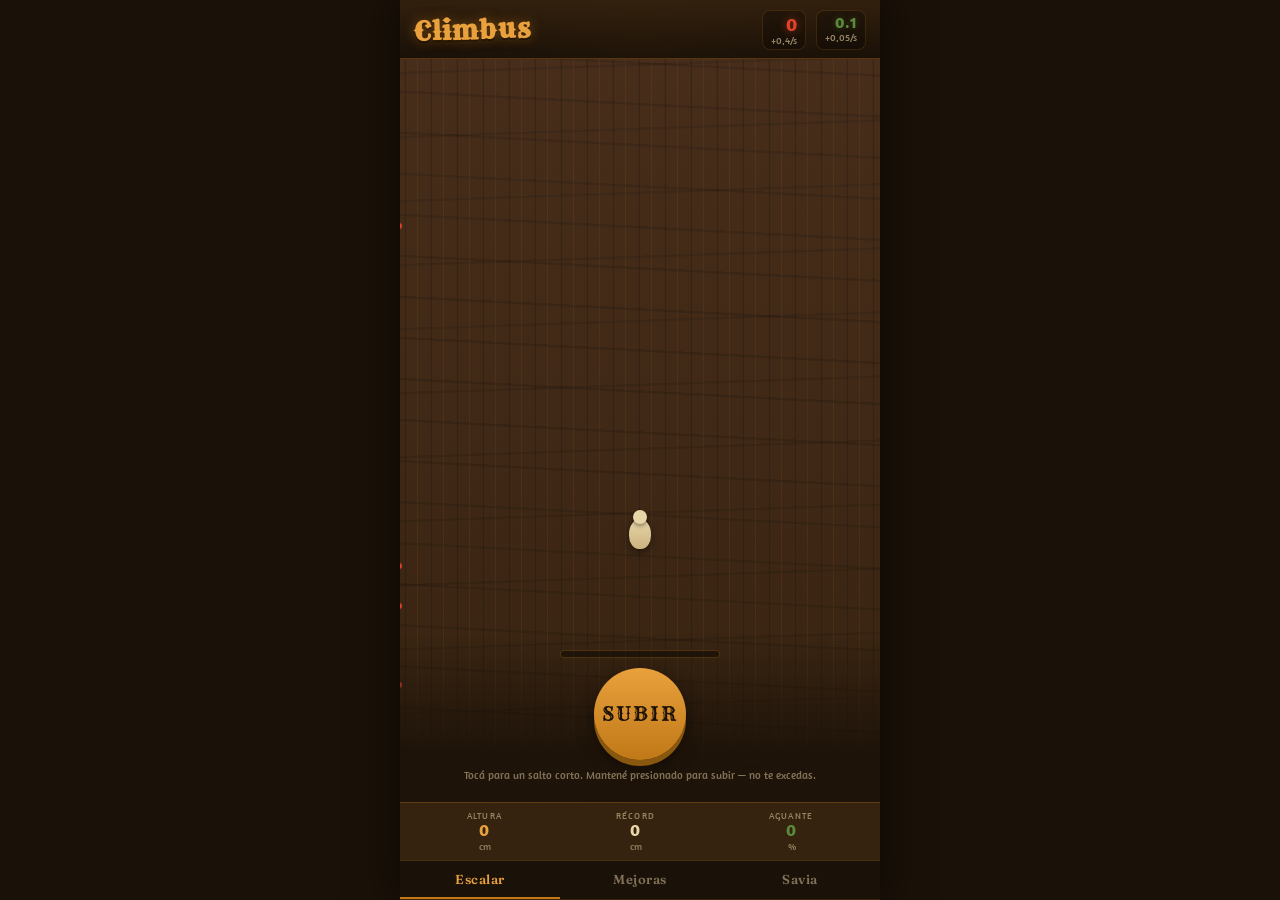
==== commit 4662b556: "Rework climb input to press-and-hold, gate sap unlocks behind player action Climbing: - Replaced the" ====
--- a/climbus.html
+++ b/climbus.html
@@ -17,6 +17,7 @@
   --ambar-bright: #e8a13d;
   --hueso: #e8d5a8;
   --bermellon: #7a1f1f;
+  --bermellon-bright: #e2432a;
   --musgo: #5c8a3c;
 
   --font-logo: "Rye", serif;
@@ -104,7 +105,11 @@
   display: none;
 }
 
-.stat--ants .stat__value { color: var(--bermellon); text-shadow: 0 0 6px rgba(122,31,31,0.4); }
+.stat--ants .stat__value {
+  color: var(--bermellon-bright);
+  text-shadow: 0 0 8px rgba(226,67,42,0.6);
+  font-size: 19px;
+}
 .stat--sap .stat__value { color: var(--musgo); text-shadow: 0 0 6px rgba(92,138,60,0.4); }
 
 .stat__value {
@@ -174,6 +179,7 @@
   background-image:
     repeating-linear-gradient(3deg, transparent 0 38px, rgba(0,0,0,0.12) 39px 41px),
     repeating-linear-gradient(-2deg, transparent 0 61px, rgba(0,0,0,0.1) 62px 64px);
+  background-position-y: var(--bark-shift, 0px);
   mix-blend-mode: multiply;
 }
 
@@ -204,12 +210,15 @@
 
 .ant-sprite {
   position: absolute;
-  width: 5px;
-  height: 5px;
+  width: 8px;
+  height: 8px;
   border-radius: 50%;
-  background: var(--bermellon);
-  box-shadow: -3px 0 0 var(--bermellon), 3px 0 0 var(--bermellon);
-  opacity: 0.85;
+  background: var(--bermellon-bright);
+  box-shadow:
+    -5px 0 0 -1px var(--bermellon-bright),
+    5px 0 0 -1px var(--bermellon-bright),
+    0 0 5px rgba(226,67,42,0.7);
+  opacity: 0.95;
   animation-timing-function: ease-in-out;
   animation-iteration-count: infinite;
 }
@@ -264,6 +273,15 @@
   30% { transform: translateY(6px) rotate(-12deg); }
   60% { transform: translateY(18px) rotate(10deg); }
   100% { transform: translateY(0) rotate(0); }
+}
+
+.climber.overextended .climber__body {
+  animation: climberStrain 0.35s ease-in-out infinite;
+  filter: brightness(0.85) saturate(1.3);
+}
+@keyframes climberStrain {
+  0%, 100% { transform: translateY(0) rotate(-4deg); }
+  50% { transform: translateY(3px) rotate(4deg); }
 }
 
 /* ---------- Feedback overlays ---------- */
@@ -355,14 +373,24 @@
 
 .grip-meter__fill {
   height: 100%;
-  width: 100%;
-  background: linear-gradient(90deg, var(--musgo), var(--ambar-bright));
+  width: 0%;
+  background: linear-gradient(90deg, var(--ambar), var(--ambar-bright));
   border-radius: 5px;
-  transition: width 0.15s ease, background 0.3s ease;
+  transition: width 0.1s linear, background 0.2s ease;
 }
 
 .grip-meter__fill.low {
   background: linear-gradient(90deg, var(--bermellon), var(--ambar));
+}
+
+.grip-meter__fill.danger {
+  background: var(--bermellon-bright);
+  animation: gripDanger 0.4s ease-in-out infinite;
+}
+
+@keyframes gripDanger {
+  0%, 100% { opacity: 1; }
+  50% { opacity: 0.55; }
 }
 
 .climb-btn {
@@ -378,12 +406,23 @@
   box-shadow: 0 6px 0 #8a570f, 0 8px 16px rgba(0,0,0,0.5);
   cursor: pointer;
   user-select: none;
+  touch-action: none;
   transition: transform 0.08s ease, box-shadow 0.08s ease;
 }
 
 .climb-btn:active {
   transform: translateY(5px);
   box-shadow: 0 1px 0 #8a570f, 0 3px 8px rgba(0,0,0,0.5);
+}
+
+.climb-btn.danger {
+  background: linear-gradient(180deg, var(--bermellon-bright), var(--bermellon));
+  animation: climbBtnDanger 0.4s ease-in-out infinite;
+}
+
+@keyframes climbBtnDanger {
+  0%, 100% { box-shadow: 0 6px 0 #5a1414, 0 8px 16px rgba(0,0,0,0.5); }
+  50% { box-shadow: 0 6px 0 #5a1414, 0 8px 24px rgba(226,67,42,0.6); }
 }
 
 .climb-hint {
@@ -450,6 +489,7 @@
 }
 
 .tab {
+  position: relative;
   flex: 1;
   padding: 10px 0;
   background: none;
@@ -464,6 +504,30 @@
   border-bottom: 2px solid transparent;
 }
 
+.tab-badge {
+  position: absolute;
+  top: 3px;
+  right: 22%;
+  min-width: 15px;
+  height: 15px;
+  padding: 0 3px;
+  border-radius: 999px;
+  background: var(--musgo);
+  color: var(--broza);
+  font-family: var(--font-num);
+  font-size: 10px;
+  font-weight: 700;
+  line-height: 15px;
+  text-align: center;
+  box-shadow: 0 0 6px rgba(92,138,60,0.7);
+  animation: badgePulse 1.6s ease-in-out infinite;
+}
+
+@keyframes badgePulse {
+  0%, 100% { transform: scale(1); }
+  50% { transform: scale(1.15); }
+}
+
 .tab.active {
   opacity: 1;
   color: var(--ambar-bright);
@@ -595,6 +659,38 @@
 .sap-card.locked {
   border-color: rgba(193,120,23,0.15);
   background: rgba(26,17,8,0.4);
+}
+
+.sap-card.claimable {
+  border-color: var(--musgo);
+  background: linear-gradient(160deg, rgba(92,138,60,0.22), rgba(26,17,8,0.5));
+  box-shadow: 0 0 14px rgba(92,138,60,0.35);
+  animation: claimableGlow 1.8s ease-in-out infinite;
+}
+
+@keyframes claimableGlow {
+  0%, 100% { box-shadow: 0 0 10px rgba(92,138,60,0.25); }
+  50% { box-shadow: 0 0 18px rgba(92,138,60,0.55); }
+}
+
+.sap-card.claimable .sap-card__name { color: var(--musgo); }
+
+.claim-btn {
+  width: 100%;
+  font-family: var(--font-num);
+  font-weight: 700;
+  font-size: 13px;
+  letter-spacing: 0.5px;
+  color: var(--broza);
+  background: linear-gradient(180deg, var(--musgo), #497030);
+  border: none;
+  border-radius: 6px;
+  padding: 8px 12px;
+  cursor: pointer;
+}
+
+.claim-btn:active {
+  transform: translateY(1px);
 }
 
 .sap-card__head {
@@ -703,7 +799,7 @@
       <button class="climb-btn" id="climbBtn" type="button" aria-label="Subir">
         <span>SUBIR</span>
       </button>
-      <p class="climb-hint">Ritmo constante. Muy rápido y perdés agarre.</p>
+      <p class="climb-hint">Tocá para un salto corto. Mantené presionado para subir — no te excedas.</p>
     </div>
   </main>
 
@@ -717,15 +813,18 @@
       <span class="height-num" id="heightRecordValue">0</span><span class="height-unit">cm</span>
     </div>
     <div class="grip-stat">
-      <span class="height-label">agarre</span>
-      <span class="height-num" id="gripHudValue">100</span><span class="height-unit">%</span>
+      <span class="height-label">aguante</span>
+      <span class="height-num" id="gripHudValue">0</span><span class="height-unit">%</span>
     </div>
   </div>
 
   <nav class="tabs" id="tabs">
     <button class="tab active" data-tab="escalar">Escalar</button>
     <button class="tab" data-tab="mejoras">Mejoras</button>
-    <button class="tab" data-tab="savia">Savia</button>
+    <button class="tab" data-tab="savia">
+      Savia
+      <span class="tab-badge" id="saviaBadge" hidden>0</span>
+    </button>
   </nav>
 
   <section class="panel" id="panel-mejoras" hidden>
@@ -758,10 +857,10 @@
     },
     nudo: {
       name: "Nudo reforzado",
-      desc: "Refuerza los apoyos en la corteza. Tus manos aguantan más el apuro sin perder agarre.",
+      desc: "Refuerza los apoyos en la corteza. Podés mantenerte agarrado más tiempo antes de resbalar.",
       baseCost: 15,
       costMult: 1.22,
-      effectLabel: (lvl) => `-${Math.min(24, lvl * 3)} desgaste por toque rápido`,
+      effectLabel: (lvl) => `+${(lvl * 0.15).toFixed(2)}s de aguante seguro`,
       locked: () => false,
     },
     impulso: {
@@ -793,7 +892,7 @@
       id: "percepcion",
       threshold: 50,
       name: "Percepción del viento",
-      desc: "Aprendés a leer el viento antes de moverte. Permite tocar más rápido sin perder agarre.",
+      desc: "Aprendés a leer el viento antes de moverte. Extiende el tiempo que podés mantenerte agarrado sin riesgo.",
     },
     {
       id: "enjambre",
@@ -805,7 +904,7 @@
       id: "agarre",
       threshold: 400,
       name: "Agarre de savia",
-      desc: "La savia impregna tus manos. Cada 8vo toque restaura tu agarre por completo.",
+      desc: "La savia impregna tus manos. Reduce a la mitad lo que retrocedés si te excedés sosteniendo el agarre.",
     },
   ];
 
@@ -816,11 +915,9 @@
       sap: 0,
       height: 0,
       heightRecord: 0,
-      tapCount: 0,
-      grip: 100,
-      lastTapTime: null,
       upgrades: { colonia: 0, nudo: 0, impulso: 0, enjambre: 0 },
       sapUnlocks: { impulso: false, percepcion: false, enjambre: false, agarre: false },
+      sapNotified: { impulso: false, percepcion: false, enjambre: false, agarre: false },
     };
   }
 
@@ -835,6 +932,7 @@
         ...parsed,
         upgrades: { ...base.upgrades, ...(parsed.upgrades || {}) },
         sapUnlocks: { ...base.sapUnlocks, ...(parsed.sapUnlocks || {}) },
+        sapNotified: { ...base.sapNotified, ...(parsed.sapNotified || {}) },
       };
     } catch (e) {
       return defaultState();
@@ -843,7 +941,40 @@
 
   let state = loadState();
 
+  // Merge with whatever is currently on disk before writing, taking the
+  // higher value for anything that should only ever grow. Without this,
+  // a second tab (or a save written while this tab was in the background)
+  // gets silently clobbered by this tab's own autosave/beforeunload.
   function saveState() {
+    try {
+      const raw = localStorage.getItem(SAVE_KEY);
+      if (raw) {
+        const other = JSON.parse(raw);
+        state.ants = Math.max(state.ants, other.ants || 0);
+        state.sap = Math.max(state.sap, other.sap || 0);
+        // height (current climb position) is intentionally NOT merged —
+        // it can legitimately decrease (slip/overextension), so this
+        // tab's own value is authoritative. Only the record is monotonic.
+        state.heightRecord = Math.max(state.heightRecord, other.heightRecord || 0);
+        if (other.upgrades) {
+          Object.keys(state.upgrades).forEach((k) => {
+            state.upgrades[k] = Math.max(state.upgrades[k], other.upgrades[k] || 0);
+          });
+        }
+        if (other.sapUnlocks) {
+          Object.keys(state.sapUnlocks).forEach((k) => {
+            state.sapUnlocks[k] = state.sapUnlocks[k] || !!other.sapUnlocks[k];
+          });
+        }
+        if (other.sapNotified) {
+          Object.keys(state.sapNotified).forEach((k) => {
+            state.sapNotified[k] = state.sapNotified[k] || !!other.sapNotified[k];
+          });
+        }
+      }
+    } catch (e) {
+      // Corrupt save on disk — just write what we have in memory.
+    }
     localStorage.setItem(SAVE_KEY, JSON.stringify(state));
   }
 
@@ -863,20 +994,23 @@
     return 1 + state.upgrades.impulso * 0.5;
   }
 
-  // Grip system: tapping faster than the safe interval drains grip.
-  // Grip hits 0 -> slip. No randomness involved, purely rhythm-based.
-  const BASE_SAFE_INTERVAL_MS = 380;
-  const MIN_SAFE_INTERVAL_MS = 160;
-  const PASSIVE_REGEN_PER_SEC = 8;
-
-  function safeIntervalMs() {
-    let interval = BASE_SAFE_INTERVAL_MS;
-    if (state.sapUnlocks.percepcion) interval -= 80;
-    return Math.max(MIN_SAFE_INTERVAL_MS, interval);
-  }
-
-  function drainPerFastestTap() {
-    return Math.max(10, 34 - state.upgrades.nudo * 3);
+  // Press-and-hold climbing: a quick tap is a short, always-safe hop.
+  // Holding the button climbs continuously, but holding past the safe
+  // window starts costing you height instead. No randomness involved —
+  // purely a matter of how long you keep the button down.
+  const TAP_MAX_MS = 180; // release before this = a short hop, not a hold
+  const HOLD_CLIMB_RATE = 2.4; // cm/s while safely held (scaled by climbPower)
+  const HOLD_RETREAT_RATE = 3.4; // cm/s lost while overextended (scaled by climbPower)
+  const BASE_SAFE_HOLD_MS = 1100;
+
+  function safeHoldMs() {
+    let ms = BASE_SAFE_HOLD_MS + state.upgrades.nudo * 150;
+    if (state.sapUnlocks.percepcion) ms += 300;
+    return ms;
+  }
+
+  function retreatMultiplier() {
+    return state.sapUnlocks.agarre ? 0.5 : 1;
   }
 
   function upgradeCost(id) {
@@ -910,6 +1044,7 @@
   const tabs = $("tabs");
   const panelMejoras = $("panel-mejoras");
   const panelSavia = $("panel-savia");
+  const saviaBadge = $("saviaBadge");
 
   function fmt(n, decimals = 0) {
     if (n >= 1000000) return (n / 1000000).toFixed(2) + "M";
@@ -943,7 +1078,7 @@
 
   function spawnAmbientAnts() {
     antsAmbient.innerHTML = "";
-    const count = 5;
+    const count = Math.min(12, 4 + state.upgrades.colonia);
     for (let i = 0; i < count; i++) {
       const el = document.createElement("div");
       el.className = "ant-sprite";
@@ -979,13 +1114,13 @@
   // ---------- Bark parallax ----------
 
   function updateBarkPosition() {
-    const offset = (state.height * 2.2) % 400;
-    barkLayer.style.transform = `translateY(${offset}px)`;
+    // Shift only the seamless diagonal grain (::before) via CSS var, so
+    // there's no visible jump no matter how high the climb gets.
+    barkLayer.style.setProperty("--bark-shift", `${state.height * 2.2}px`);
   }
 
   // ---------- Toast / feedback ----------
 
-  let toastTimer = null;
   function showToast(msg, kind) {
     toast.textContent = msg;
     toast.style.borderColor = kind === "slip" ? "var(--bermellon)" : "var(--ambar)";
@@ -1005,72 +1140,139 @@
 
   // ---------- Climb action ----------
 
-  function doClimb() {
-    state.tapCount++;
-
-    const now = Date.now();
-    const interval = state.lastTapTime === null ? Infinity : now - state.lastTapTime;
-    state.lastTapTime = now;
-
-    const forcedSafe = state.sapUnlocks.agarre && state.tapCount % 8 === 0;
-    const safeInterval = safeIntervalMs();
-
-    if (forcedSafe) {
-      state.grip = 100;
-    } else if (interval >= safeInterval) {
-      state.grip = Math.min(100, state.grip + 18);
-    } else {
-      const speedRatio = 1 - interval / safeInterval; // 0 = paced, 1 = instant retap
-      state.grip = Math.max(0, state.grip - drainPerFastestTap() * speedRatio);
+  function announceRecordIfCrossed(prevRecord) {
+    if (Math.floor(state.heightRecord / 100) > Math.floor(prevRecord / 100)) {
+      showToast(`Nuevo récord: ${Math.floor(state.heightRecord)} cm`, "record");
     }
-
-    const slip = !forcedSafe && state.grip <= 0;
-
-    if (slip) {
-      const loss = Math.max(2, state.height * (0.08 + Math.random() * 0.07));
-      state.height = Math.max(0, state.height - loss);
-      state.grip = 30;
-      climber.classList.remove("climbing");
-      climber.classList.add("slipping");
-      setTimeout(() => climber.classList.remove("slipping"), 500);
-      flashSlip();
-      showToast(`¡Resbalón! Fuiste muy rápido -${loss.toFixed(0)} cm`, "slip");
-    } else {
-      state.height += climbPower();
-      if (state.height > state.heightRecord) state.heightRecord = state.height;
-      climber.classList.remove("slipping");
-      climber.classList.add("climbing");
-      setTimeout(() => climber.classList.remove("climbing"), 350);
-    }
+  }
+
+  // A quick tap (released before TAP_MAX_MS) is a short, always-safe hop.
+  function doHop() {
+    const prevRecord = state.heightRecord;
+    state.height += climbPower();
+    if (state.height > state.heightRecord) state.heightRecord = state.height;
+    announceRecordIfCrossed(prevRecord);
+
+    climber.classList.remove("slipping", "overextended");
+    climber.classList.add("climbing");
+    setTimeout(() => climber.classList.remove("climbing"), 300);
 
     updateBarkPosition();
     renderStats();
     saveState();
   }
 
-  climbBtn.addEventListener("click", (e) => {
+  let press = null; // { startTime, lastTs, engaged, warned, rafId }
+
+  function updateHoldMeter(holdDuration, safe) {
+    const pct = Math.min(100, (holdDuration / safe) * 100);
+    gripHudValue.textContent = Math.round(pct);
+    gripFill.style.width = pct + "%";
+    const danger = holdDuration > safe;
+    gripFill.classList.toggle("danger", danger);
+    gripFill.classList.toggle("low", !danger && pct > 65);
+    gripHudValue.classList.toggle("low", danger);
+    climbBtn.classList.toggle("danger", danger);
+  }
+
+  function resetHoldMeter() {
+    gripHudValue.textContent = "0";
+    gripFill.style.width = "0%";
+    gripFill.classList.remove("danger", "low");
+    gripHudValue.classList.remove("low");
+    climbBtn.classList.remove("danger");
+  }
+
+  function stepHold() {
+    if (!press) return;
+    const now = performance.now();
+    const dt = (now - press.lastTs) / 1000;
+    press.lastTs = now;
+    const holdDuration = now - press.startTime;
+
+    if (holdDuration < TAP_MAX_MS) {
+      press.rafId = requestAnimationFrame(stepHold);
+      return;
+    }
+    press.engaged = true;
+
+    const safe = safeHoldMs();
+    if (holdDuration <= safe) {
+      const prevRecord = state.heightRecord;
+      state.height += HOLD_CLIMB_RATE * climbPower() * dt;
+      if (state.height > state.heightRecord) state.heightRecord = state.height;
+      announceRecordIfCrossed(prevRecord);
+      climber.classList.add("climbing");
+      climber.classList.remove("slipping", "overextended");
+    } else {
+      const loss = HOLD_RETREAT_RATE * climbPower() * retreatMultiplier() * dt;
+      state.height = Math.max(0, state.height - loss);
+      climber.classList.add("overextended");
+      climber.classList.remove("climbing", "slipping");
+      if (!press.warned) {
+        press.warned = true;
+        flashSlip();
+        if (navigator.vibrate) navigator.vibrate(60);
+        showToast("¡Te estás resbalando! Soltá el botón", "slip");
+      }
+    }
+
+    updateHoldMeter(holdDuration, safe);
+    updateBarkPosition();
+    renderStats();
+
+    press.rafId = requestAnimationFrame(stepHold);
+  }
+
+  function onPressStart(e) {
     e.preventDefault();
-    doClimb();
+    if (press) return;
+    press = { startTime: performance.now(), lastTs: performance.now(), engaged: false, warned: false, rafId: null };
+    if (climbBtn.setPointerCapture && e.pointerId !== undefined) {
+      try { climbBtn.setPointerCapture(e.pointerId); } catch (err) { /* ignore */ }
+    }
+    press.rafId = requestAnimationFrame(stepHold);
+  }
+
+  function onPressEnd() {
+    if (!press) return;
+    cancelAnimationFrame(press.rafId);
+    const engaged = press.engaged;
+    press = null;
+
+    if (!engaged) {
+      doHop();
+    } else {
+      climber.classList.remove("climbing", "overextended");
+      resetHoldMeter();
+      saveState();
+    }
+  }
+
+  climbBtn.addEventListener("pointerdown", onPressStart);
+  climbBtn.addEventListener("pointerup", onPressEnd);
+  climbBtn.addEventListener("pointercancel", onPressEnd);
+  climbBtn.addEventListener("pointerleave", (e) => {
+    // Only end the press if the pointer actually left without a capture
+    // (touch devices keep capture on the button; mouse can drag off it).
+    if (press && e.pointerType === "mouse") onPressEnd();
   });
-
-  let touchStartY = null;
-  climbZone.addEventListener(
-    "touchstart",
-    (e) => {
-      touchStartY = e.touches[0].clientY;
-    },
-    { passive: true }
-  );
-  climbZone.addEventListener(
-    "touchend",
-    (e) => {
-      if (touchStartY === null) return;
-      const dy = touchStartY - e.changedTouches[0].clientY;
-      touchStartY = null;
-      if (dy > 40) doClimb();
-    },
-    { passive: true }
-  );
+  climbBtn.addEventListener("contextmenu", (e) => e.preventDefault());
+
+  let keyHeld = false;
+  document.addEventListener("keydown", (e) => {
+    if (e.code !== "Space" && e.code !== "ArrowUp") return;
+    e.preventDefault();
+    if (e.repeat) return;
+    if (keyHeld) return;
+    keyHeld = true;
+    onPressStart({ preventDefault() {} });
+  });
+  document.addEventListener("keyup", (e) => {
+    if (e.code !== "Space" && e.code !== "ArrowUp") return;
+    keyHeld = false;
+    onPressEnd();
+  });
 
   // ---------- Rendering ----------
 
@@ -1081,13 +1283,6 @@
     sapRate.textContent = `+${sapPerSecond().toFixed(2)}/s`;
     heightValue.textContent = fmt(Math.floor(state.height));
     heightRecordValue.textContent = fmt(Math.floor(state.heightRecord));
-
-    const gripPct = Math.round(state.grip);
-    gripHudValue.textContent = gripPct;
-    gripFill.style.width = gripPct + "%";
-    const low = gripPct < 30;
-    gripHudValue.classList.toggle("low", low);
-    gripFill.classList.toggle("low", low);
   }
 
   function renderUpgrades() {
@@ -1139,6 +1334,7 @@
     if (state.ants < cost) return;
     state.ants -= cost;
     state.upgrades[id]++;
+    if (id === "colonia") spawnAmbientAnts();
     renderStats();
     renderUpgrades();
     saveState();
@@ -1148,41 +1344,70 @@
     sapList.innerHTML = "";
     SAP_THRESHOLDS.forEach((t) => {
       const unlocked = state.sapUnlocks[t.id];
+      const claimable = !unlocked && state.sap >= t.threshold;
       const progress = Math.min(100, (state.sap / t.threshold) * 100);
 
       const card = document.createElement("div");
-      card.className = "sap-card" + (unlocked ? " unlocked" : " locked");
+      card.className = "sap-card" + (unlocked ? " unlocked" : claimable ? " claimable" : " locked");
       card.innerHTML = `
         <div class="sap-card__head">
-          <span class="sap-card__name">${unlocked ? "✓" : "🔒"} ${t.name}</span>
+          <span class="sap-card__name">${unlocked ? "✓" : claimable ? "🌿" : "🔒"} ${t.name}</span>
           <span class="sap-card__threshold">${t.threshold} savia</span>
         </div>
         <div class="sap-card__desc">${t.desc}</div>
         ${
           unlocked
             ? `<div class="sap-card__status">Desbloqueado permanentemente</div>`
-            : `<div class="sap-card__bar"><div class="sap-card__bar-fill" style="width:${progress}%"></div></div>`
+            : claimable
+            ? `<button class="claim-btn" data-claim="${t.id}">Desbloquear</button>`
+            : `<div class="sap-card__bar"><div class="sap-card__bar-fill" data-sap-id="${t.id}" style="width:${progress}%"></div></div>`
         }
       `;
       sapList.appendChild(card);
     });
-  }
-
-  function checkSapUnlocks() {
+
+    sapList.querySelectorAll(".claim-btn").forEach((btn) => {
+      btn.addEventListener("click", () => claimSap(btn.getAttribute("data-claim")));
+    });
+  }
+
+  function updateSapBadge() {
+    const pending = SAP_THRESHOLDS.filter(
+      (t) => !state.sapUnlocks[t.id] && state.sap >= t.threshold
+    ).length;
+    saviaBadge.textContent = pending;
+    saviaBadge.hidden = pending === 0;
+  }
+
+  // Sap thresholds don't unlock themselves: crossing one only flags it
+  // as ready and notifies the player. The player must open Savia and
+  // tap "Desbloquear" to actually claim the effect.
+  function checkSapReady() {
     let changed = false;
     SAP_THRESHOLDS.forEach((t) => {
-      if (!state.sapUnlocks[t.id] && state.sap >= t.threshold) {
-        state.sapUnlocks[t.id] = true;
+      if (!state.sapUnlocks[t.id] && !state.sapNotified[t.id] && state.sap >= t.threshold) {
+        state.sapNotified[t.id] = true;
         changed = true;
-        showToast(`🌿 Savia desbloquea: ${t.name}`, "sap");
-        buildVeins();
+        showToast(`🌿 Savia lista para desbloquear: ${t.name}`, "sap");
       }
     });
     if (changed) {
-      renderUpgrades();
-      renderSap();
+      updateSapBadge();
+      if (!panelSavia.hidden) renderSap();
       saveState();
     }
+  }
+
+  function claimSap(id) {
+    const t = SAP_THRESHOLDS.find((s) => s.id === id);
+    if (!t || state.sapUnlocks[id] || state.sap < t.threshold) return;
+    state.sapUnlocks[id] = true;
+    buildVeins();
+    showToast(`✓ ${t.name} desbloqueado`, "sap");
+    renderUpgrades();
+    renderSap();
+    updateSapBadge();
+    saveState();
   }
 
   // ---------- Tabs ----------
@@ -1203,6 +1428,23 @@
     if (tabName === "savia") renderSap();
   });
 
+  // Keep open panels live: buy buttons enable themselves as ants accrue,
+  // and sap progress bars fill in real time.
+  function refreshOpenPanels() {
+    if (!panelMejoras.hidden) {
+      upgradeList.querySelectorAll(".buy-btn").forEach((btn) => {
+        const id = btn.getAttribute("data-upgrade");
+        btn.disabled = state.ants < upgradeCost(id);
+      });
+    }
+    if (!panelSavia.hidden) {
+      sapList.querySelectorAll(".sap-card__bar-fill").forEach((fill) => {
+        const t = SAP_THRESHOLDS.find((s) => s.id === fill.getAttribute("data-sap-id"));
+        if (t) fill.style.width = Math.min(100, (state.sap / t.threshold) * 100) + "%";
+      });
+    }
+  }
+
   // ---------- Game loop ----------
 
   let lastTick = performance.now();
@@ -1214,10 +1456,10 @@
 
     state.ants += antsPerSecond() * dt;
     state.sap += sapPerSecond() * dt;
-    state.grip = Math.min(100, state.grip + PASSIVE_REGEN_PER_SEC * dt);
-
-    checkSapUnlocks();
+
+    checkSapReady();
     renderStats();
+    refreshOpenPanels();
   }
 
   setInterval(tick, TICK_MS);
@@ -1236,6 +1478,7 @@
   renderStats();
   renderUpgrades();
   renderSap();
+  updateSapBadge();
 })();
 
 </script>
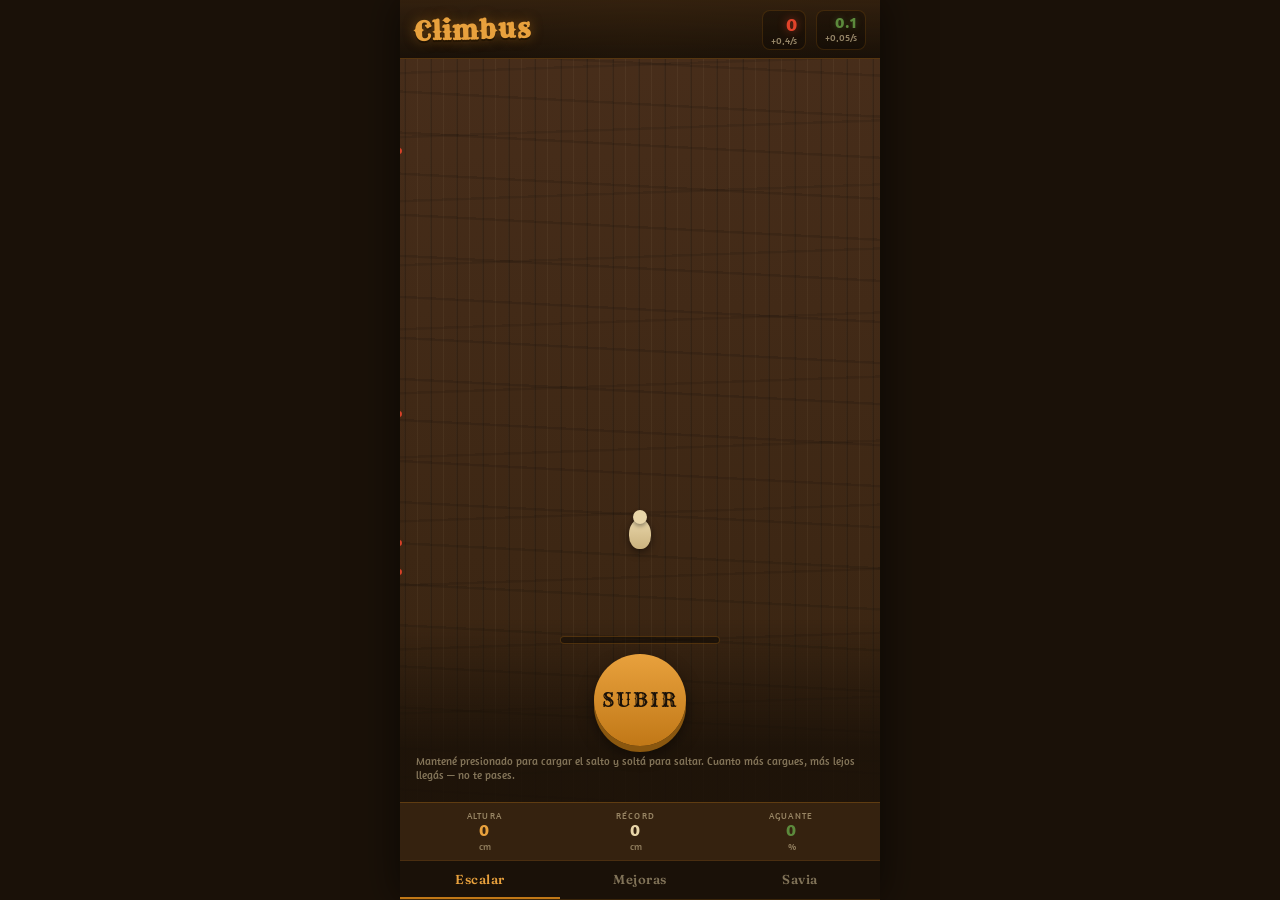
==== commit 6432f900: "Switch to charge-and-release jump, fix button text underline on hold Climbing: - The button no longe" ====
--- a/climbus.html
+++ b/climbus.html
@@ -284,6 +284,15 @@
   50% { transform: translateY(3px) rotate(4deg); }
 }
 
+.climber.charging .climber__body {
+  animation: climberCrouch 0.6s ease-in-out infinite;
+  filter: brightness(1.08);
+}
+@keyframes climberCrouch {
+  0%, 100% { transform: translateY(0) scaleY(1); }
+  50% { transform: translateY(2px) scaleY(0.94); }
+}
+
 /* ---------- Feedback overlays ---------- */
 
 .slip-flash {
@@ -393,6 +402,17 @@
   50% { opacity: 0.55; }
 }
 
+.climb-btn,
+.climb-btn * {
+  -webkit-user-select: none;
+  -moz-user-select: none;
+  user-select: none;
+  -webkit-touch-callout: none;
+  -webkit-tap-highlight-color: transparent;
+  text-decoration: none !important;
+  outline: none;
+}
+
 .climb-btn {
   font-family: var(--font-logo);
   letter-spacing: 2px;
@@ -405,7 +425,6 @@
   height: 92px;
   box-shadow: 0 6px 0 #8a570f, 0 8px 16px rgba(0,0,0,0.5);
   cursor: pointer;
-  user-select: none;
   touch-action: none;
   transition: transform 0.08s ease, box-shadow 0.08s ease;
 }
@@ -799,7 +818,7 @@
       <button class="climb-btn" id="climbBtn" type="button" aria-label="Subir">
         <span>SUBIR</span>
       </button>
-      <p class="climb-hint">Tocá para un salto corto. Mantené presionado para subir — no te excedas.</p>
+      <p class="climb-hint">Mantené presionado para cargar el salto y soltá para saltar. Cuanto más cargues, más lejos llegás — no te pases.</p>
     </div>
   </main>
 
@@ -994,17 +1013,19 @@
     return 1 + state.upgrades.impulso * 0.5;
   }
 
-  // Press-and-hold climbing: a quick tap is a short, always-safe hop.
-  // Holding the button climbs continuously, but holding past the safe
-  // window starts costing you height instead. No randomness involved —
-  // purely a matter of how long you keep the button down.
-  const TAP_MAX_MS = 180; // release before this = a short hop, not a hold
-  const HOLD_CLIMB_RATE = 2.4; // cm/s while safely held (scaled by climbPower)
-  const HOLD_RETREAT_RATE = 3.4; // cm/s lost while overextended (scaled by climbPower)
-  const BASE_SAFE_HOLD_MS = 1100;
-
-  function safeHoldMs() {
-    let ms = BASE_SAFE_HOLD_MS + state.upgrades.nudo * 150;
+  // Charge-and-release climbing: nothing happens while the button is held
+  // down except a charge meter filling up. The jump itself only happens
+  // on release, and its length scales with how long you charged — up to
+  // a cap. Charge past that cap and releasing costs you height instead
+  // of gaining it. No randomness, no movement during the hold itself.
+  const MIN_HOP = 0.6; // jump length at an instant tap/release (scaled by climbPower)
+  const MAX_HOP = 4.5; // jump length at a full, uncapped charge (scaled by climbPower)
+  const BASE_MAX_CHARGE_MS = 1100; // hold time to reach a full charge
+  const OVERCHARGE_WINDOW_MS = 900; // extra hold time to reach max retreat penalty
+  const MAX_OVERCHARGE_RETREAT = 2.6; // retreat at max overcharge (scaled by climbPower)
+
+  function maxChargeMs() {
+    let ms = BASE_MAX_CHARGE_MS + state.upgrades.nudo * 150;
     if (state.sapUnlocks.percepcion) ms += 300;
     return ms;
   }
@@ -1146,36 +1167,20 @@
     }
   }
 
-  // A quick tap (released before TAP_MAX_MS) is a short, always-safe hop.
-  function doHop() {
-    const prevRecord = state.heightRecord;
-    state.height += climbPower();
-    if (state.height > state.heightRecord) state.heightRecord = state.height;
-    announceRecordIfCrossed(prevRecord);
-
-    climber.classList.remove("slipping", "overextended");
-    climber.classList.add("climbing");
-    setTimeout(() => climber.classList.remove("climbing"), 300);
-
-    updateBarkPosition();
-    renderStats();
-    saveState();
-  }
-
-  let press = null; // { startTime, lastTs, engaged, warned, rafId }
-
-  function updateHoldMeter(holdDuration, safe) {
-    const pct = Math.min(100, (holdDuration / safe) * 100);
+  let press = null; // { startTime, rafId }
+
+  function updateChargeMeter(holdDuration, cap) {
+    const pct = Math.min(100, (holdDuration / cap) * 100);
     gripHudValue.textContent = Math.round(pct);
     gripFill.style.width = pct + "%";
-    const danger = holdDuration > safe;
-    gripFill.classList.toggle("danger", danger);
-    gripFill.classList.toggle("low", !danger && pct > 65);
-    gripHudValue.classList.toggle("low", danger);
-    climbBtn.classList.toggle("danger", danger);
-  }
-
-  function resetHoldMeter() {
+    const overcharged = holdDuration > cap;
+    gripFill.classList.toggle("danger", overcharged);
+    gripFill.classList.toggle("low", !overcharged && pct > 65);
+    gripHudValue.classList.toggle("low", overcharged);
+    climbBtn.classList.toggle("danger", overcharged);
+  }
+
+  function resetChargeMeter() {
     gripHudValue.textContent = "0";
     gripFill.style.width = "0%";
     gripFill.classList.remove("danger", "low");
@@ -1183,70 +1188,68 @@
     climbBtn.classList.remove("danger");
   }
 
-  function stepHold() {
+  // While held, only the charge meter updates — nothing moves yet.
+  function stepCharge() {
     if (!press) return;
-    const now = performance.now();
-    const dt = (now - press.lastTs) / 1000;
-    press.lastTs = now;
-    const holdDuration = now - press.startTime;
-
-    if (holdDuration < TAP_MAX_MS) {
-      press.rafId = requestAnimationFrame(stepHold);
-      return;
-    }
-    press.engaged = true;
-
-    const safe = safeHoldMs();
-    if (holdDuration <= safe) {
+    const holdDuration = performance.now() - press.startTime;
+    const cap = maxChargeMs();
+    updateChargeMeter(holdDuration, cap);
+    climber.classList.toggle("charging", holdDuration <= cap);
+    climber.classList.toggle("overextended", holdDuration > cap);
+    press.rafId = requestAnimationFrame(stepCharge);
+  }
+
+  // The jump (or fumble) resolves once, on release.
+  function resolvePress(holdDuration) {
+    const cap = maxChargeMs();
+
+    if (holdDuration <= cap) {
+      const chargeRatio = cap > 0 ? holdDuration / cap : 1;
+      const gain = (MIN_HOP + chargeRatio * (MAX_HOP - MIN_HOP)) * climbPower();
       const prevRecord = state.heightRecord;
-      state.height += HOLD_CLIMB_RATE * climbPower() * dt;
+      state.height += gain;
       if (state.height > state.heightRecord) state.heightRecord = state.height;
       announceRecordIfCrossed(prevRecord);
+
+      climber.classList.remove("slipping", "overextended", "charging");
       climber.classList.add("climbing");
-      climber.classList.remove("slipping", "overextended");
+      setTimeout(() => climber.classList.remove("climbing"), 300);
     } else {
-      const loss = HOLD_RETREAT_RATE * climbPower() * retreatMultiplier() * dt;
+      const overMs = Math.min(OVERCHARGE_WINDOW_MS, holdDuration - cap);
+      const overRatio = overMs / OVERCHARGE_WINDOW_MS;
+      const loss = overRatio * MAX_OVERCHARGE_RETREAT * climbPower() * retreatMultiplier();
       state.height = Math.max(0, state.height - loss);
-      climber.classList.add("overextended");
-      climber.classList.remove("climbing", "slipping");
-      if (!press.warned) {
-        press.warned = true;
-        flashSlip();
-        if (navigator.vibrate) navigator.vibrate(60);
-        showToast("¡Te estás resbalando! Soltá el botón", "slip");
-      }
+
+      climber.classList.remove("climbing", "charging", "overextended");
+      climber.classList.add("slipping");
+      setTimeout(() => climber.classList.remove("slipping"), 500);
+      flashSlip();
+      if (navigator.vibrate) navigator.vibrate(60);
+      showToast(`¡Te pasaste! Resbalás -${loss.toFixed(0)} cm`, "slip");
     }
 
-    updateHoldMeter(holdDuration, safe);
     updateBarkPosition();
     renderStats();
-
-    press.rafId = requestAnimationFrame(stepHold);
+    resetChargeMeter();
+    saveState();
   }
 
   function onPressStart(e) {
     e.preventDefault();
     if (press) return;
-    press = { startTime: performance.now(), lastTs: performance.now(), engaged: false, warned: false, rafId: null };
+    press = { startTime: performance.now(), rafId: null };
     if (climbBtn.setPointerCapture && e.pointerId !== undefined) {
       try { climbBtn.setPointerCapture(e.pointerId); } catch (err) { /* ignore */ }
     }
-    press.rafId = requestAnimationFrame(stepHold);
+    press.rafId = requestAnimationFrame(stepCharge);
   }
 
   function onPressEnd() {
     if (!press) return;
     cancelAnimationFrame(press.rafId);
-    const engaged = press.engaged;
+    const holdDuration = performance.now() - press.startTime;
     press = null;
-
-    if (!engaged) {
-      doHop();
-    } else {
-      climber.classList.remove("climbing", "overextended");
-      resetHoldMeter();
-      saveState();
-    }
+    resolvePress(holdDuration);
   }
 
   climbBtn.addEventListener("pointerdown", onPressStart);
@@ -1258,6 +1261,8 @@
     if (press && e.pointerType === "mouse") onPressEnd();
   });
   climbBtn.addEventListener("contextmenu", (e) => e.preventDefault());
+  climbBtn.addEventListener("selectstart", (e) => e.preventDefault());
+  climbBtn.addEventListener("dragstart", (e) => e.preventDefault());
 
   let keyHeld = false;
   document.addEventListener("keydown", (e) => {
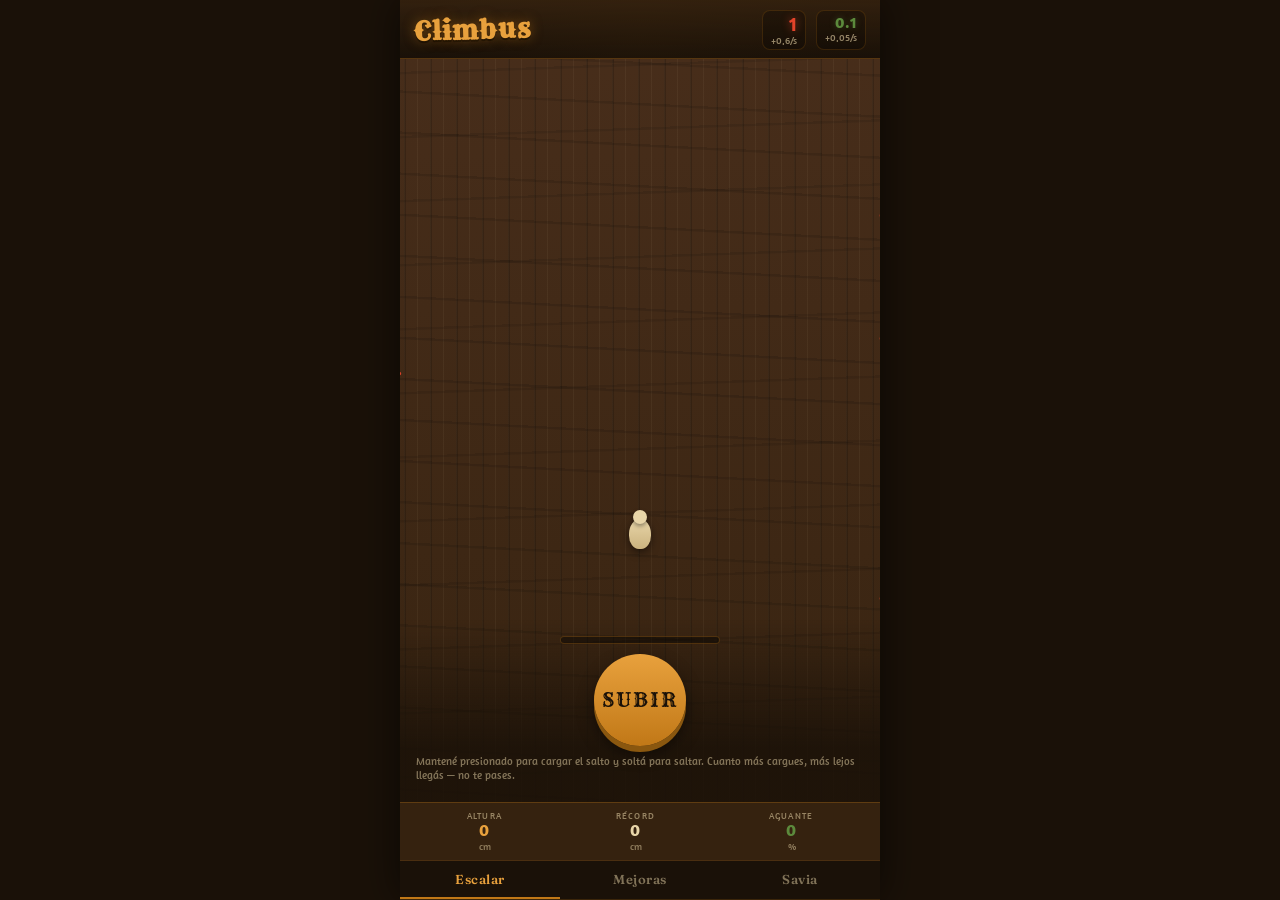
==== commit 5a61e586: "Fix static veins, buff climb pacing, redesign ants so they read as ants Verticality feedback: - The " ====
--- a/climbus.html
+++ b/climbus.html
@@ -210,18 +210,22 @@
 
 .ant-sprite {
   position: absolute;
-  width: 8px;
-  height: 8px;
-  border-radius: 50%;
-  background: var(--bermellon-bright);
-  box-shadow:
-    -5px 0 0 -1px var(--bermellon-bright),
-    5px 0 0 -1px var(--bermellon-bright),
-    0 0 5px rgba(226,67,42,0.7);
+  width: 18px;
+  height: 10px;
+  background-color: var(--bermellon-bright);
+  --ant-shape: url("data:image/svg+xml;utf8,<svg xmlns='http://www.w3.org/2000/svg' viewBox='0 0 28 14'><ellipse cx='6' cy='7' rx='3.4' ry='3'/><ellipse cx='14' cy='7' rx='4' ry='3.4'/><ellipse cx='23' cy='7' rx='3.6' ry='3.2'/><path d='M9 5 L11 3 M9 9 L11 11 M14 3 L14 1 M14 11 L14 13 M18 5 L20 3 M18 9 L20 11' stroke='black' stroke-width='1.6' fill='none' stroke-linecap='round'/></svg>");
+  -webkit-mask-image: var(--ant-shape);
+  mask-image: var(--ant-shape);
+  -webkit-mask-size: contain;
+  mask-size: contain;
+  -webkit-mask-repeat: no-repeat;
+  mask-repeat: no-repeat;
+  filter: drop-shadow(0 0 3px rgba(226,67,42,0.6));
   opacity: 0.95;
   animation-timing-function: ease-in-out;
   animation-iteration-count: infinite;
 }
+
 
 /* ---------- Climber ---------- */
 
@@ -871,23 +875,23 @@
       desc: "Nuevas hormigas se suman al hormiguero. Aumenta la generación pasiva.",
       baseCost: 10,
       costMult: 1.15,
-      effectLabel: (lvl) => `+${(lvl * 0.4).toFixed(1)} hormigas/s`,
+      effectLabel: (lvl) => `+${(lvl * 0.8).toFixed(1)} hormigas/s`,
       locked: () => false,
     },
     nudo: {
       name: "Nudo reforzado",
-      desc: "Refuerza los apoyos en la corteza. Podés mantenerte agarrado más tiempo antes de resbalar.",
+      desc: "Refuerza los apoyos en la corteza. Podés cargar el salto más tiempo antes de pasarte.",
       baseCost: 15,
       costMult: 1.22,
-      effectLabel: (lvl) => `+${(lvl * 0.15).toFixed(2)}s de aguante seguro`,
+      effectLabel: (lvl) => `+${(lvl * 0.22).toFixed(2)}s de carga segura`,
       locked: () => false,
     },
     impulso: {
       name: "Impulso de zancada",
-      desc: "Cada paso avanza más corteza. Aumenta la altura ganada por toque.",
+      desc: "Cada paso avanza más corteza. Multiplica la altura de cada salto.",
       baseCost: 40,
       costMult: 1.18,
-      effectLabel: (lvl) => `+${(lvl * 0.5).toFixed(1)} cm/toque`,
+      effectLabel: (lvl) => `x${(1 + lvl * 0.35).toFixed(2)} altura por salto`,
       locked: (state) => !state.sapUnlocks.impulso,
     },
     enjambre: {
@@ -1000,7 +1004,7 @@
   // ---------- Derived values ----------
 
   function antsPerSecond() {
-    const base = 0.4 + state.upgrades.colonia * 0.4;
+    const base = 0.6 + state.upgrades.colonia * 0.8;
     const mult = Math.pow(1.12, state.upgrades.enjambre);
     return base * mult;
   }
@@ -1010,7 +1014,7 @@
   }
 
   function climbPower() {
-    return 1 + state.upgrades.impulso * 0.5;
+    return 1 + state.upgrades.impulso * 0.35;
   }
 
   // Charge-and-release climbing: nothing happens while the button is held
@@ -1018,14 +1022,14 @@
   // on release, and its length scales with how long you charged — up to
   // a cap. Charge past that cap and releasing costs you height instead
   // of gaining it. No randomness, no movement during the hold itself.
-  const MIN_HOP = 0.6; // jump length at an instant tap/release (scaled by climbPower)
-  const MAX_HOP = 4.5; // jump length at a full, uncapped charge (scaled by climbPower)
+  const MIN_HOP = 1.6; // jump length at an instant tap/release (scaled by climbPower)
+  const MAX_HOP = 9; // jump length at a full, uncapped charge (scaled by climbPower)
   const BASE_MAX_CHARGE_MS = 1100; // hold time to reach a full charge
   const OVERCHARGE_WINDOW_MS = 900; // extra hold time to reach max retreat penalty
-  const MAX_OVERCHARGE_RETREAT = 2.6; // retreat at max overcharge (scaled by climbPower)
+  const MAX_OVERCHARGE_RETREAT = 5; // retreat at max overcharge (scaled by climbPower)
 
   function maxChargeMs() {
-    let ms = BASE_MAX_CHARGE_MS + state.upgrades.nudo * 150;
+    let ms = BASE_MAX_CHARGE_MS + state.upgrades.nudo * 220;
     if (state.sapUnlocks.percepcion) ms += 300;
     return ms;
   }
@@ -1061,6 +1065,7 @@
   const upgradeList = $("upgradeList");
   const sapList = $("sapList");
   const veinsGroup = $("veinsGroup");
+  const veinsSvg = $("veinsSvg");
   const antsAmbient = $("antsAmbient");
   const tabs = $("tabs");
   const panelMejoras = $("panel-mejoras");
@@ -1075,6 +1080,9 @@
 
   // ---------- Ambient background: sap veins ----------
 
+  // One tile's worth of veins, meant to repeat seamlessly every
+  // VEIN_TILE_HEIGHT viewBox units so the pattern can scroll forever.
+  const VEIN_TILE_HEIGHT = 700;
   const VEIN_PATHS = [
     "M 40 700 C 60 600 20 520 50 440 C 80 360 30 300 60 220 C 90 140 50 80 70 0",
     "M 200 700 C 220 640 180 560 210 480 C 240 400 190 340 220 260 C 250 180 210 100 230 0",
@@ -1087,12 +1095,19 @@
     veinsGroup.innerHTML = "";
     const unlockedCount = Object.values(state.sapUnlocks).filter(Boolean).length;
     const visibleCount = Math.min(VEIN_PATHS.length, 2 + unlockedCount);
-    for (let i = 0; i < visibleCount; i++) {
-      const path = document.createElementNS("http://www.w3.org/2000/svg", "path");
-      path.setAttribute("d", VEIN_PATHS[i]);
-      path.style.animationDelay = `${i * 0.7}s`;
-      veinsGroup.appendChild(path);
-    }
+    // Stack three copies of the tile (above, current, below) so panning
+    // the viewBox within one tile height always shows continuous veins.
+    [-1, 0, 1].forEach((tileOffset) => {
+      const g = document.createElementNS("http://www.w3.org/2000/svg", "g");
+      g.setAttribute("transform", `translate(0, ${tileOffset * VEIN_TILE_HEIGHT})`);
+      for (let i = 0; i < visibleCount; i++) {
+        const path = document.createElementNS("http://www.w3.org/2000/svg", "path");
+        path.setAttribute("d", VEIN_PATHS[i]);
+        path.style.animationDelay = `${i * 0.7}s`;
+        g.appendChild(path);
+      }
+      veinsGroup.appendChild(g);
+    });
   }
 
   // ---------- Ambient ants ----------
@@ -1102,42 +1117,69 @@
     const count = Math.min(12, 4 + state.upgrades.colonia);
     for (let i = 0; i < count; i++) {
       const el = document.createElement("div");
+      const goingRight = Math.random() > 0.5;
       el.className = "ant-sprite";
       const top = 10 + Math.random() * 75;
-      const duration = 6 + Math.random() * 6;
-      const delay = Math.random() * 5;
+      const duration = 5 + Math.random() * 5;
+      const delay = Math.random() * 6;
       el.style.top = top + "%";
-      el.style.left = "-10px";
-      el.style.animationName = Math.random() > 0.5 ? "antWalkRight" : "antWalkLeft";
+      if (goingRight) {
+        el.style.left = "-16px";
+      } else {
+        el.style.right = "-16px";
+      }
+      el.style.animationName = goingRight ? "antWalkRight" : "antWalkLeft";
       el.style.animationDuration = duration + "s";
       el.style.animationDelay = delay + "s";
       antsAmbient.appendChild(el);
     }
   }
 
+  // Ants scurry, not glide: horizontal travel plus small irregular
+  // vertical bobbing, so they read as little creatures, not a line
+  // sweeping across the screen.
   const styleSheet = document.createElement("style");
   styleSheet.textContent = `
     @keyframes antWalkRight {
-      0% { transform: translateX(0); opacity: 0; }
-      5% { opacity: 0.85; }
-      95% { opacity: 0.85; }
-      100% { transform: translateX(105vw); opacity: 0; }
+      0% { transform: translate(0, 0); opacity: 0; }
+      4% { opacity: 0.95; }
+      20% { transform: translate(22vw, -4px); }
+      40% { transform: translate(45vw, 3px); }
+      60% { transform: translate(65vw, -3px); }
+      80% { transform: translate(85vw, 2px); }
+      96% { opacity: 0.95; }
+      100% { transform: translate(108vw, 0); opacity: 0; }
     }
     @keyframes antWalkLeft {
-      0% { transform: translateX(105vw); opacity: 0; }
-      5% { opacity: 0.85; }
-      95% { opacity: 0.85; }
-      100% { transform: translateX(0); opacity: 0; }
+      0% { transform: translate(0, 0) scaleX(-1); opacity: 0; }
+      4% { opacity: 0.95; }
+      20% { transform: translate(-22vw, 3px) scaleX(-1); }
+      40% { transform: translate(-45vw, -3px) scaleX(-1); }
+      60% { transform: translate(-65vw, 2px) scaleX(-1); }
+      80% { transform: translate(-85vw, -2px) scaleX(-1); }
+      96% { opacity: 0.95; }
+      100% { transform: translate(-108vw, 0) scaleX(-1); opacity: 0; }
     }
   `;
   document.head.appendChild(styleSheet);
 
-  // ---------- Bark parallax ----------
-
-  function updateBarkPosition() {
-    // Shift only the seamless diagonal grain (::before) via CSS var, so
-    // there's no visible jump no matter how high the climb gets.
-    barkLayer.style.setProperty("--bark-shift", `${state.height * 2.2}px`);
+  // ---------- Parallax (bark grain + sap veins) ----------
+
+  // How far the world visibly scrolls per cm climbed. This is deliberately
+  // much bigger than 1:1 so climbing reads as real motion rather than a
+  // number ticking up behind a static painting.
+  const BARK_SCROLL_PX_PER_CM = 11;
+  const VEIN_SCROLL_UNITS_PER_CM = 13;
+
+  function updateParallax() {
+    // Shift the seamless diagonal grain (::before) via CSS var — unbounded
+    // is fine, no jump no matter how high the climb gets.
+    barkLayer.style.setProperty("--bark-shift", `${state.height * BARK_SCROLL_PX_PER_CM}px`);
+
+    // Pan the veins viewBox within one tile height; the 3 stacked copies
+    // (see buildVeins) make the wrap at the tile boundary seamless.
+    const veinY = (state.height * VEIN_SCROLL_UNITS_PER_CM) % VEIN_TILE_HEIGHT;
+    veinsSvg.setAttribute("viewBox", `0 ${veinY} 400 700`);
   }
 
   // ---------- Toast / feedback ----------
@@ -1228,7 +1270,7 @@
       showToast(`¡Te pasaste! Resbalás -${loss.toFixed(0)} cm`, "slip");
     }
 
-    updateBarkPosition();
+    updateParallax();
     renderStats();
     resetChargeMeter();
     saveState();
@@ -1479,7 +1521,7 @@
 
   buildVeins();
   spawnAmbientAnts();
-  updateBarkPosition();
+  updateParallax();
   renderStats();
   renderUpgrades();
   renderSap();
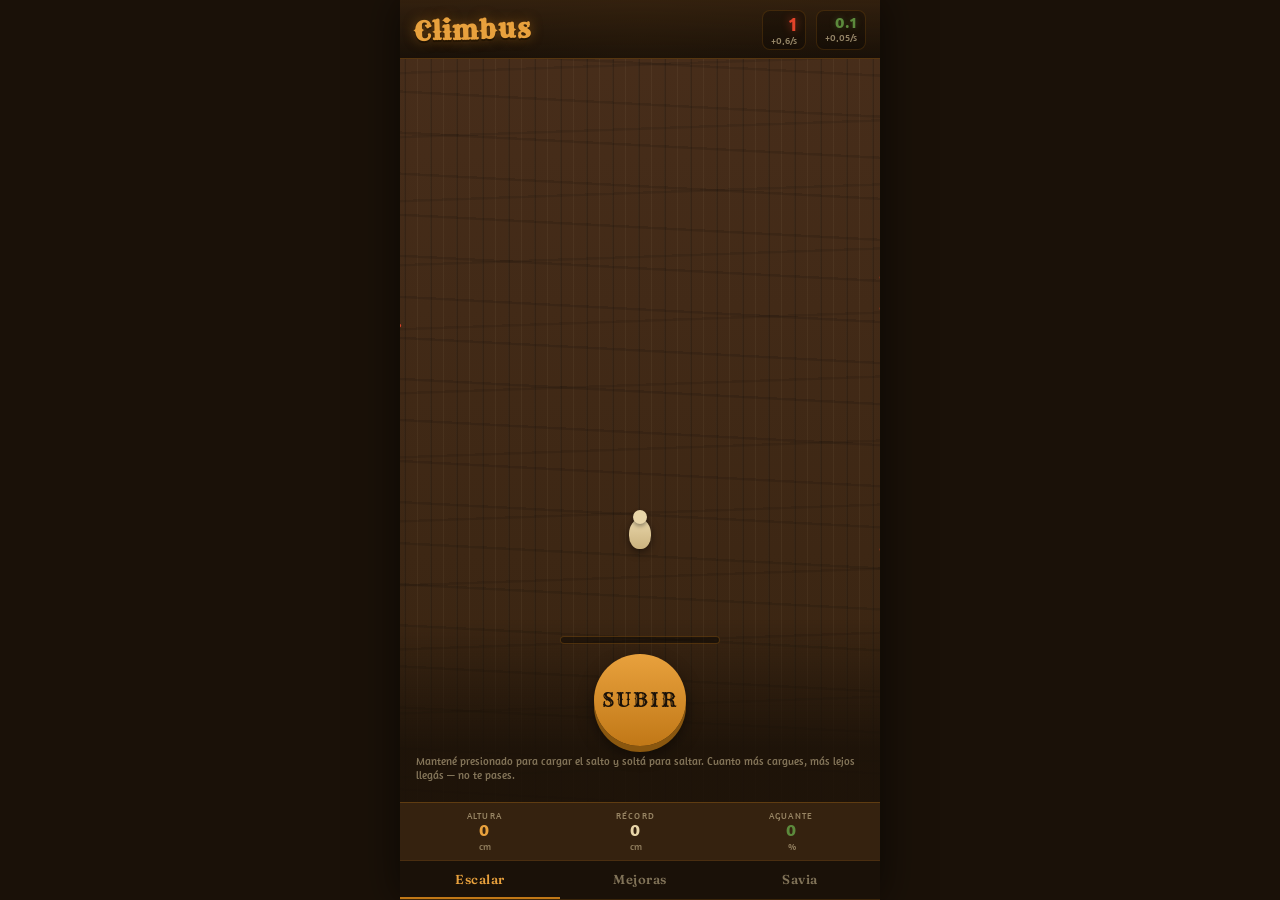
==== commit d7808fd2: "Fix squished stage on Mejoras/Savia tabs and iOS text-selection popup Found via a real-device screen" ====
--- a/climbus.html
+++ b/climbus.html
@@ -38,6 +38,13 @@
   overflow: hidden;
   -webkit-tap-highlight-color: transparent;
   touch-action: manipulation;
+  /* This is a game UI, not a document — nothing in it should ever
+     trigger the native text-selection loupe/callout on a long press
+     (which is exactly what a charge-hold on SUBIR looks like to iOS). */
+  -webkit-user-select: none;
+  -moz-user-select: none;
+  user-select: none;
+  -webkit-touch-callout: none;
 }
 
 body {
@@ -1469,7 +1476,11 @@
 
     panelMejoras.hidden = tabName !== "mejoras";
     panelSavia.hidden = tabName !== "savia";
-    climbZone.style.display = tabName === "escalar" ? "flex" : "none";
+    // .stage has no in-flow content (everything in it is absolutely
+    // positioned), so leaving it displayed while a panel is also visible
+    // makes it collapse to a tiny sliver that still fights the panel for
+    // space instead of disappearing. Hide it outright off the Escalar tab.
+    stage.style.display = tabName === "escalar" ? "" : "none";
 
     if (tabName === "mejoras") renderUpgrades();
     if (tabName === "savia") renderSap();
